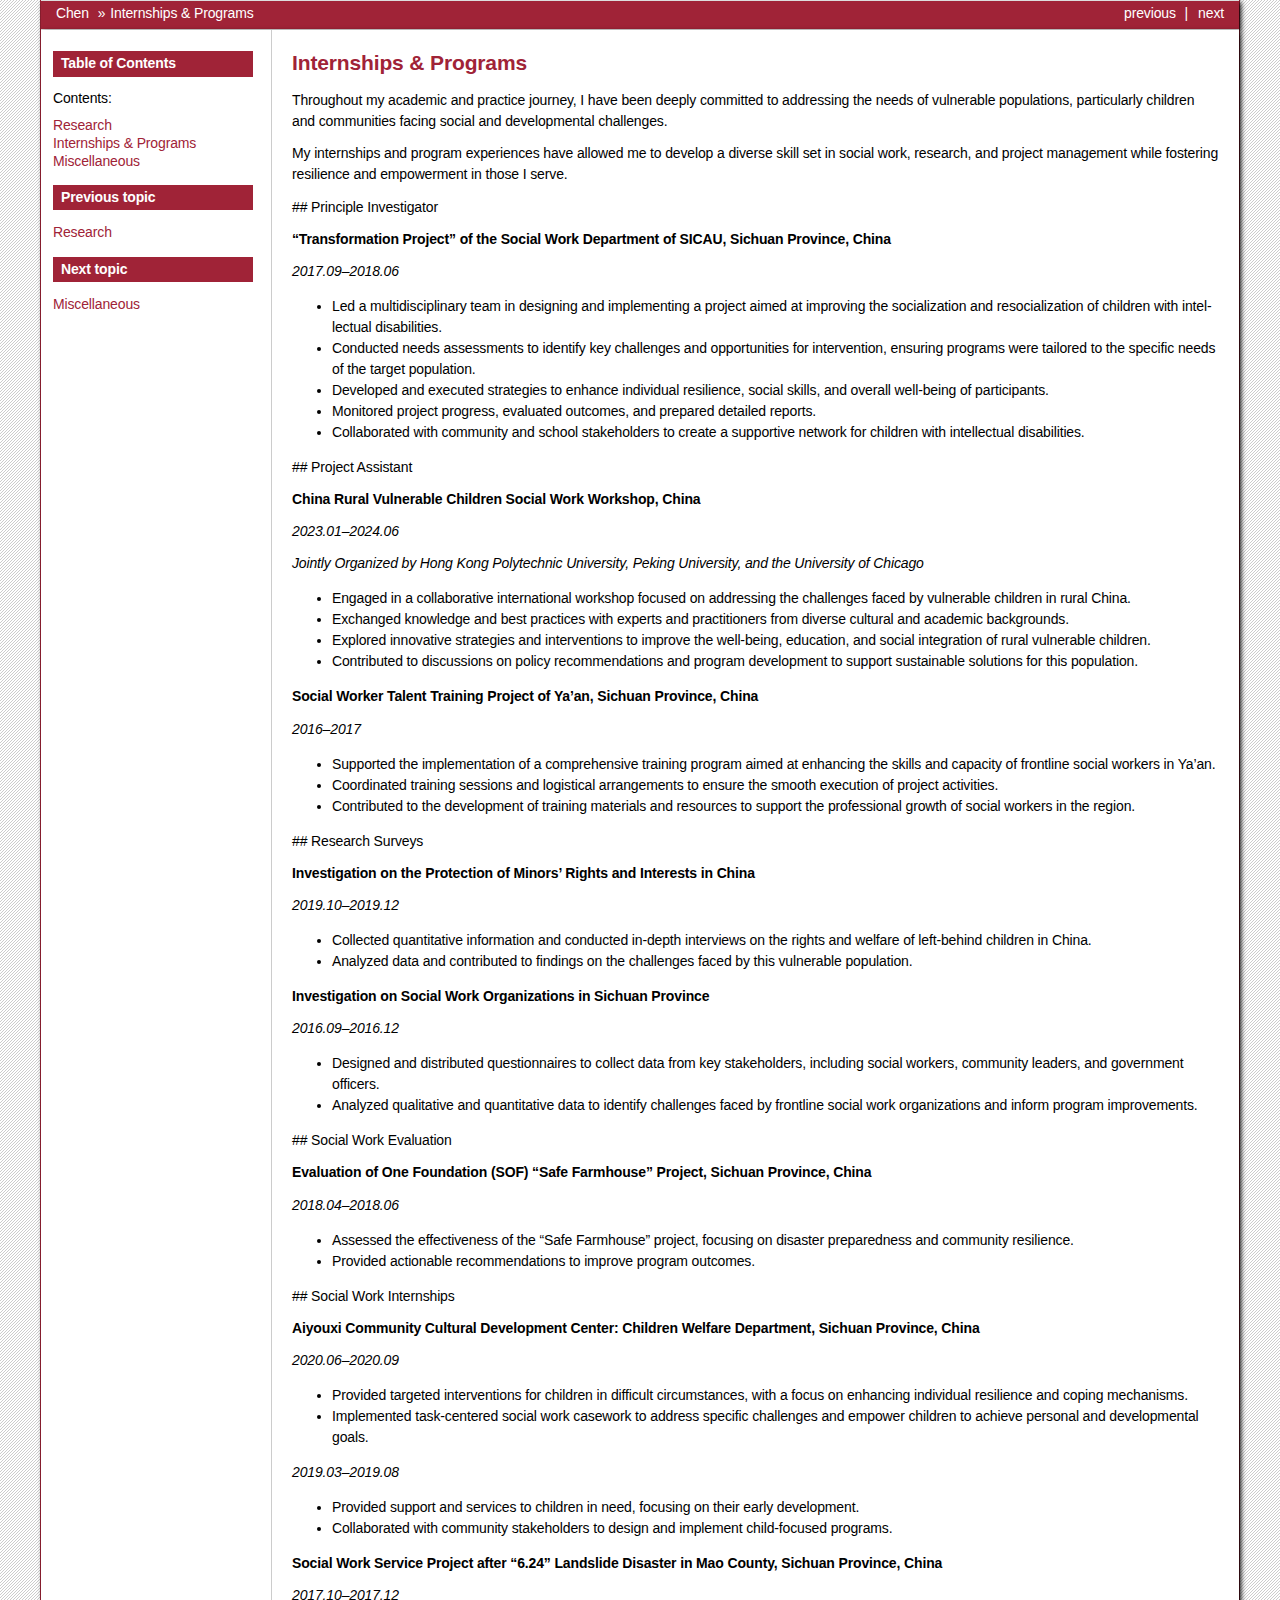
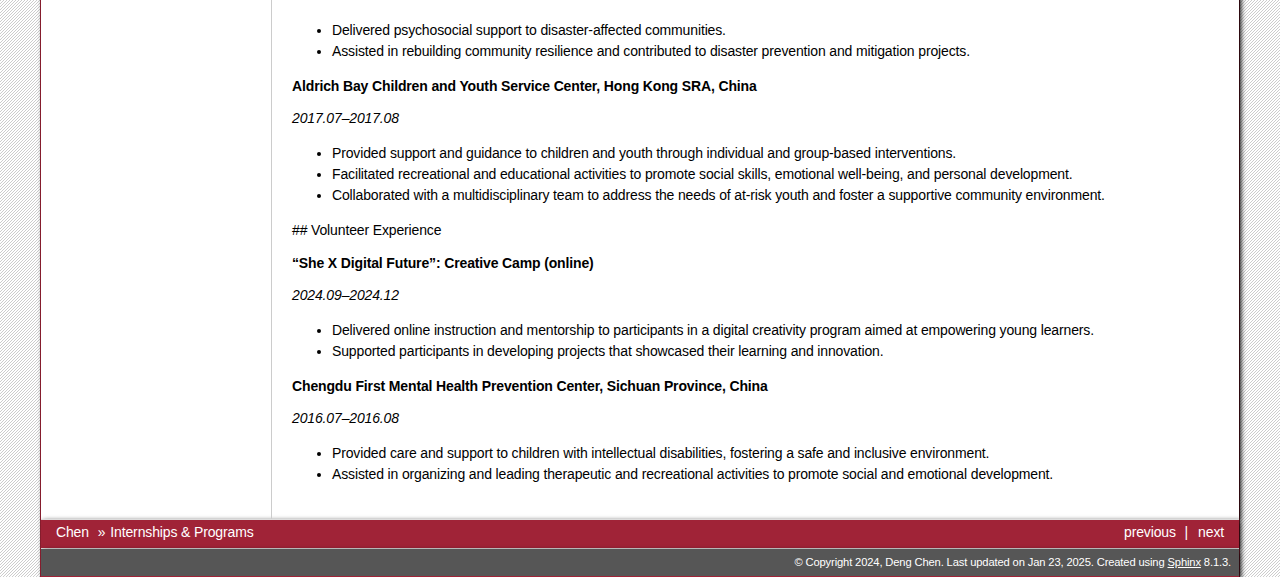
==== intern.html @ b546390d "Deploying to gh-pages from @ chen-deng-ss/chen-deng-ss.github.io@4b75b1f41d26d7c3ae0c942afe39ba23447" ====
<!DOCTYPE html>

<html lang="en" data-content_root="./">
  <head>
    <meta charset="utf-8" />
    <meta name="viewport" content="width=device-width, initial-scale=1.0" /><meta name="viewport" content="width=device-width, initial-scale=1" />

    <title>Internships &amp; Programs &#8212; Chen</title>
    <link rel="stylesheet" type="text/css" href="_static/pygments.css?v=03e43079" />
    <link rel="stylesheet" type="text/css" href="_static/bizstyle.css?v=f5b319bf" />
    
    <script src="_static/documentation_options.js?v=5929fcd5"></script>
    <script src="_static/doctools.js?v=9bcbadda"></script>
    <script src="_static/sphinx_highlight.js?v=dc90522c"></script>
    <script src="_static/bizstyle.js"></script>
    <link rel="search" title="Search" href="search.html" />
    <link rel="next" title="Miscellaneous" href="Miscellaneous.html" />
    <link rel="prev" title="Research" href="Research.html" />
    <meta name="viewport" content="width=device-width,initial-scale=1.0" />
    <!--[if lt IE 9]>
    <script src="_static/css3-mediaqueries.js"></script>
    <![endif]-->
  </head><body>
    <div class="related" role="navigation" aria-label="Related">
      <h3>Navigation</h3>
      <ul>
        <li class="right" style="margin-right: 10px">
          <a href="Miscellaneous.html" title="Miscellaneous"
             accesskey="N">next</a></li>
        <li class="right" >
          <a href="Research.html" title="Research"
             accesskey="P">previous</a> |</li>
        <li class="nav-item nav-item-0"><a href="index.html">Chen</a> &#187;</li>
        <li class="nav-item nav-item-this"><a href="">Internships &amp; Programs</a></li> 
      </ul>
    </div>  

    <div class="document">
      <div class="documentwrapper">
        <div class="bodywrapper">
          <div class="body" role="main">
            
  <section id="internships-programs">
<h1>Internships &amp; Programs<a class="headerlink" href="#internships-programs" title="Link to this heading">¶</a></h1>
<p>Throughout my academic and practice journey, I have been deeply committed to addressing the needs of vulnerable populations, particularly children and communities facing social and developmental challenges.</p>
<p>My internships and program experiences have allowed me to develop a diverse skill set in social work, research, and project management while fostering resilience and empowerment in those I serve.</p>
<p>## Principle Investigator</p>
<p><strong>“Transformation Project” of the Social Work Department of SICAU, Sichuan Province, China</strong></p>
<p><em>2017.09–2018.06</em></p>
<ul class="simple">
<li><p>Led a multidisciplinary team in designing and implementing a project aimed at improving the socialization and resocialization of children with intellectual disabilities.</p></li>
<li><p>Conducted needs assessments to identify key challenges and opportunities for intervention, ensuring programs were tailored to the specific needs of the target population.</p></li>
<li><p>Developed and executed strategies to enhance individual resilience, social skills, and overall well-being of participants.</p></li>
<li><p>Monitored project progress, evaluated outcomes, and prepared detailed reports.</p></li>
<li><p>Collaborated with community and school stakeholders to create a supportive network for children with intellectual disabilities.</p></li>
</ul>
<p>## Project Assistant</p>
<p><strong>China Rural Vulnerable Children Social Work Workshop, China</strong></p>
<p><em>2023.01–2024.06</em></p>
<p><em>Jointly Organized by Hong Kong Polytechnic University, Peking University, and the University of Chicago</em></p>
<ul class="simple">
<li><p>Engaged in a collaborative international workshop focused on addressing the challenges faced by vulnerable children in rural China.</p></li>
<li><p>Exchanged knowledge and best practices with experts and practitioners from diverse cultural and academic backgrounds.</p></li>
<li><p>Explored innovative strategies and interventions to improve the well-being, education, and social integration of rural vulnerable children.</p></li>
<li><p>Contributed to discussions on policy recommendations and program development to support sustainable solutions for this population.</p></li>
</ul>
<p><strong>Social Worker Talent Training Project of Ya’an, Sichuan Province, China</strong></p>
<p><em>2016–2017</em></p>
<ul class="simple">
<li><p>Supported the implementation of a comprehensive training program aimed at enhancing the skills and capacity of frontline social workers in Ya’an.</p></li>
<li><p>Coordinated training sessions and logistical arrangements to ensure the smooth execution of project activities.</p></li>
<li><p>Contributed to the development of training materials and resources to support the professional growth of social workers in the region.</p></li>
</ul>
<p>## Research Surveys</p>
<p><strong>Investigation on the Protection of Minors’ Rights and Interests in China</strong></p>
<p><em>2019.10–2019.12</em></p>
<ul class="simple">
<li><p>Collected quantitative information and conducted in-depth interviews on the rights and welfare of left-behind children in China.</p></li>
<li><p>Analyzed data and contributed to findings on the challenges faced by this vulnerable population.</p></li>
</ul>
<p><strong>Investigation on Social Work Organizations in Sichuan Province</strong></p>
<p><em>2016.09–2016.12</em></p>
<ul class="simple">
<li><p>Designed and distributed questionnaires to collect data from key stakeholders, including social workers, community leaders, and government officers.</p></li>
<li><p>Analyzed qualitative and quantitative data to identify challenges faced by frontline social work organizations and inform program improvements.</p></li>
</ul>
<p>## Social Work Evaluation</p>
<p><strong>Evaluation of One Foundation (SOF) “Safe Farmhouse” Project, Sichuan Province, China</strong></p>
<p><em>2018.04–2018.06</em></p>
<ul class="simple">
<li><p>Assessed the effectiveness of the “Safe Farmhouse” project, focusing on disaster preparedness and community resilience.</p></li>
<li><p>Provided actionable recommendations to improve program outcomes.</p></li>
</ul>
<p>## Social Work Internships</p>
<p><strong>Aiyouxi Community Cultural Development Center: Children Welfare Department, Sichuan Province, China</strong></p>
<p><em>2020.06–2020.09</em></p>
<ul class="simple">
<li><p>Provided targeted interventions for children in difficult circumstances, with a focus on enhancing individual resilience and coping mechanisms.</p></li>
<li><p>Implemented task-centered social work casework to address specific challenges and empower children to achieve personal and developmental goals.</p></li>
</ul>
<p><em>2019.03–2019.08</em></p>
<ul class="simple">
<li><p>Provided support and services to children in need, focusing on their early development.</p></li>
<li><p>Collaborated with community stakeholders to design and implement child-focused programs.</p></li>
</ul>
<p><strong>Social Work Service Project after “6.24” Landslide Disaster in Mao County, Sichuan Province, China</strong></p>
<p><em>2017.10–2017.12</em></p>
<ul class="simple">
<li><p>Delivered psychosocial support to disaster-affected communities.</p></li>
<li><p>Assisted in rebuilding community resilience and contributed to disaster prevention and mitigation projects.</p></li>
</ul>
<p><strong>Aldrich Bay Children and Youth Service Center, Hong Kong SRA, China</strong></p>
<p><em>2017.07–2017.08</em></p>
<ul class="simple">
<li><p>Provided support and guidance to children and youth through individual and group-based interventions.</p></li>
<li><p>Facilitated recreational and educational activities to promote social skills, emotional well-being, and personal development.</p></li>
<li><p>Collaborated with a multidisciplinary team to address the needs of at-risk youth and foster a supportive community environment.</p></li>
</ul>
<p>## Volunteer Experience</p>
<p><strong>“She X Digital Future”: Creative Camp (online)</strong></p>
<p><em>2024.09–2024.12</em></p>
<ul class="simple">
<li><p>Delivered online instruction and mentorship to participants in a digital creativity program aimed at empowering young learners.</p></li>
<li><p>Supported participants in developing projects that showcased their learning and innovation.</p></li>
</ul>
<p><strong>Chengdu First Mental Health Prevention Center, Sichuan Province, China</strong></p>
<p><em>2016.07–2016.08</em></p>
<ul class="simple">
<li><p>Provided care and support to children with intellectual disabilities, fostering a safe and inclusive environment.</p></li>
<li><p>Assisted in organizing and leading therapeutic and recreational activities to promote social and emotional development.</p></li>
</ul>
</section>


            <div class="clearer"></div>
          </div>
        </div>
      </div>
      <div class="sphinxsidebar" role="navigation" aria-label="Main">
        <div class="sphinxsidebarwrapper">
  <div>
    <h3><a href="index.html">Table of Contents</a></h3>
    <p class="caption" role="heading"><span class="caption-text">Contents:</span></p>
<ul class="current">
<li class="toctree-l1"><a class="reference internal" href="Research.html">Research</a></li>
<li class="toctree-l1 current"><a class="current reference internal" href="#">Internships &amp; Programs</a></li>
<li class="toctree-l1"><a class="reference internal" href="Miscellaneous.html">Miscellaneous</a></li>
</ul>

  </div>
  <div>
    <h4>Previous topic</h4>
    <p class="topless"><a href="Research.html"
                          title="previous chapter">Research</a></p>
  </div>
  <div>
    <h4>Next topic</h4>
    <p class="topless"><a href="Miscellaneous.html"
                          title="next chapter">Miscellaneous</a></p>
  </div>
        </div>
      </div>
      <div class="clearer"></div>
    </div>
    <div class="related" role="navigation" aria-label="Related">
      <h3>Navigation</h3>
      <ul>
        <li class="right" style="margin-right: 10px">
          <a href="Miscellaneous.html" title="Miscellaneous"
             >next</a></li>
        <li class="right" >
          <a href="Research.html" title="Research"
             >previous</a> |</li>
        <li class="nav-item nav-item-0"><a href="index.html">Chen</a> &#187;</li>
        <li class="nav-item nav-item-this"><a href="">Internships &amp; Programs</a></li> 
      </ul>
    </div>

    <div class="footer" role="contentinfo">
    &#169; Copyright 2024, Deng Chen.
      Last updated on Jan 23, 2025.
      Created using <a href="https://www.sphinx-doc.org/">Sphinx</a> 8.1.3.
    </div>



  </body>
</html>
---- _static/pygments.css ----
pre { line-height: 125%; }
td.linenos .normal { color: inherit; background-color: transparent; padding-left: 5px; padding-right: 5px; }
span.linenos { color: inherit; background-color: transparent; padding-left: 5px; padding-right: 5px; }
td.linenos .special { color: #000000; background-color: #ffffc0; padding-left: 5px; padding-right: 5px; }
span.linenos.special { color: #000000; background-color: #ffffc0; padding-left: 5px; padding-right: 5px; }
.highlight .hll { background-color: #ffffcc }
.highlight { background: #eeffcc; }
.highlight .c { color: #408090; font-style: italic } /* Comment */
.highlight .err { border: 1px solid #F00 } /* Error */
.highlight .k { color: #007020; font-weight: bold } /* Keyword */
.highlight .o { color: #666 } /* Operator */
.highlight .ch { color: #408090; font-style: italic } /* Comment.Hashbang */
.highlight .cm { color: #408090; font-style: italic } /* Comment.Multiline */
.highlight .cp { color: #007020 } /* Comment.Preproc */
.highlight .cpf { color: #408090; font-style: italic } /* Comment.PreprocFile */
.highlight .c1 { color: #408090; font-style: italic } /* Comment.Single */
.highlight .cs { color: #408090; background-color: #FFF0F0 } /* Comment.Special */
.highlight .gd { color: #A00000 } /* Generic.Deleted */
.highlight .ge { font-style: italic } /* Generic.Emph */
.highlight .ges { font-weight: bold; font-style: italic } /* Generic.EmphStrong */
.highlight .gr { color: #F00 } /* Generic.Error */
.highlight .gh { color: #000080; font-weight: bold } /* Generic.Heading */
.highlight .gi { color: #00A000 } /* Generic.Inserted */
.highlight .go { color: #333 } /* Generic.Output */
.highlight .gp { color: #C65D09; font-weight: bold } /* Generic.Prompt */
.highlight .gs { font-weight: bold } /* Generic.Strong */
.highlight .gu { color: #800080; font-weight: bold } /* Generic.Subheading */
.highlight .gt { color: #04D } /* Generic.Traceback */
.highlight .kc { color: #007020; font-weight: bold } /* Keyword.Constant */
.highlight .kd { color: #007020; font-weight: bold } /* Keyword.Declaration */
.highlight .kn { color: #007020; font-weight: bold } /* Keyword.Namespace */
.highlight .kp { color: #007020 } /* Keyword.Pseudo */
.highlight .kr { color: #007020; font-weight: bold } /* Keyword.Reserved */
.highlight .kt { color: #902000 } /* Keyword.Type */
.highlight .m { color: #208050 } /* Literal.Number */
.highlight .s { color: #4070A0 } /* Literal.String */
.highlight .na { color: #4070A0 } /* Name.Attribute */
.highlight .nb { color: #007020 } /* Name.Builtin */
.highlight .nc { color: #0E84B5; font-weight: bold } /* Name.Class */
.highlight .no { color: #60ADD5 } /* Name.Constant */
.highlight .nd { color: #555; font-weight: bold } /* Name.Decorator */
.highlight .ni { color: #D55537; font-weight: bold } /* Name.Entity */
.highlight .ne { color: #007020 } /* Name.Exception */
.highlight .nf { color: #06287E } /* Name.Function */
.highlight .nl { color: #002070; font-weight: bold } /* Name.Label */
.highlight .nn { color: #0E84B5; font-weight: bold } /* Name.Namespace */
.highlight .nt { color: #062873; font-weight: bold } /* Name.Tag */
.highlight .nv { color: #BB60D5 } /* Name.Variable */
.highlight .ow { color: #007020; font-weight: bold } /* Operator.Word */
.highlight .w { color: #BBB } /* Text.Whitespace */
.highlight .mb { color: #208050 } /* Literal.Number.Bin */
.highlight .mf { color: #208050 } /* Literal.Number.Float */
.highlight .mh { color: #208050 } /* Literal.Number.Hex */
.highlight .mi { color: #208050 } /* Literal.Number.Integer */
.highlight .mo { color: #208050 } /* Literal.Number.Oct */
.highlight .sa { color: #4070A0 } /* Literal.String.Affix */
.highlight .sb { color: #4070A0 } /* Literal.String.Backtick */
.highlight .sc { color: #4070A0 } /* Literal.String.Char */
.highlight .dl { color: #4070A0 } /* Literal.String.Delimiter */
.highlight .sd { color: #4070A0; font-style: italic } /* Literal.String.Doc */
.highlight .s2 { color: #4070A0 } /* Literal.String.Double */
.highlight .se { color: #4070A0; font-weight: bold } /* Literal.String.Escape */
.highlight .sh { color: #4070A0 } /* Literal.String.Heredoc */
.highlight .si { color: #70A0D0; font-style: italic } /* Literal.String.Interpol */
.highlight .sx { color: #C65D09 } /* Literal.String.Other */
.highlight .sr { color: #235388 } /* Literal.String.Regex */
.highlight .s1 { color: #4070A0 } /* Literal.String.Single */
.highlight .ss { color: #517918 } /* Literal.String.Symbol */
.highlight .bp { color: #007020 } /* Name.Builtin.Pseudo */
.highlight .fm { color: #06287E } /* Name.Function.Magic */
.highlight .vc { color: #BB60D5 } /* Name.Variable.Class */
.highlight .vg { color: #BB60D5 } /* Name.Variable.Global */
.highlight .vi { color: #BB60D5 } /* Name.Variable.Instance */
.highlight .vm { color: #BB60D5 } /* Name.Variable.Magic */
.highlight .il { color: #208050 } /* Literal.Number.Integer.Long */
---- _static/bizstyle.css ----
/*
 * Sphinx stylesheet -- business style theme.
 */

@import url("basic.css");

/* -- page layout ----------------------------------------------------------- */

body {
    font-family: 'Lucida Grande', 'Lucida Sans Unicode', 'Geneva',
                 'Verdana', sans-serif;
    font-size: 14px;
    letter-spacing: -0.01em;
    line-height: 150%;
    text-align: center;
    background-color: white;
    background-image: url(background_b01.png);
    color: black;
    padding: 0;
    border-right: 1px solid #A02337;
    border-left: 1px solid #A02337;

    margin: 0px 40px 0px 40px;
}

div.document {
    background-color: white;
    text-align: left;
    background-repeat: repeat-x;

    -moz-box-shadow: 2px 2px 5px #000;
    -webkit-box-shadow: 2px 2px 5px #000;
}

div.documentwrapper {
    float: left;
    width: 100%;
}

div.bodywrapper {
    margin: 0 0 0 240px;
    border-left: 1px solid #ccc;
}

div.body {
    margin: 0;
    padding: 0.5em 20px 20px 20px;
}
div.bodywrapper {
    margin: 0 0 0 calc(200px + 30px);
}

div.related {
    font-size: 1em;

    -moz-box-shadow: 2px 2px 5px #000;
    -webkit-box-shadow: 2px 2px 5px #000;
}

div.related ul {
    background-color: #A02337;
    height: 100%;
    overflow: hidden;
    border-top: 1px solid #ddd;
    border-bottom: 1px solid #ddd;
}

div.related ul li {
    color: white;
    margin: 0;
    padding: 0;
    height: 2em;
    float: left;
}

div.related ul li.right {
    float: right;
    margin-right: 5px;
}

div.related ul li a {
    margin: 0;
    padding: 0 5px 0 5px;
    line-height: 1.75em;
    color: #fff;
}

div.related ul li a:hover {
    color: #fff;
    text-decoration: underline;
}

div.sphinxsidebarwrapper {
    padding: 0;
}

div.sphinxsidebar {
    padding: 0.5em 12px 12px 12px;
    width: 200px;
    font-size: 1em;
    text-align: left;
}

div.sphinxsidebar h3, div.sphinxsidebar h4 {
    margin: 1em 0 0.5em 0;
    font-size: 1em;
    padding: 0.1em 0 0.1em 0.5em;
    color: white;
    border: 1px solid #A02337;
    background-color: #A02337;
}

div.sphinxsidebar h3 a {
    color: white;
}

div.sphinxsidebar ul {
    padding-left: 1.5em;
    margin-top: 7px;
    padding: 0;
    line-height: 130%;
}

div.sphinxsidebar ul ul {
    margin-left: 20px;
}

div.sphinxsidebar input {
    border: 1px solid #A02337;
}

div.footer {
    background-color: #565656;
    color: #FFFFFF;
    padding: 3px 8px 3px 0;
    clear: both;
    font-size: 0.8em;
    text-align: right;
    border-bottom: 1px solid #A02337;

    -moz-box-shadow: 2px 2px 5px #000;
    -webkit-box-shadow: 2px 2px 5px #000;
}

div.footer a {
    color: #FFFFFF;
    text-decoration: underline;
}

/* -- body styles ----------------------------------------------------------- */

p {
    margin: 0.8em 0 0.5em 0;
}

a {
    color: #A02337;
    text-decoration: none;
}

a:hover {
    color: #A02337;
    text-decoration: underline;
}

a:visited {
    color: #551a8b;
}

div.body a {
    text-decoration: underline;
}

h1, h2, h3 {
    color: #A02337;
}

h1 {
    margin: 0;
    padding: 0.7em 0 0.3em 0;
    font-size: 1.5em;
}

h2 {
    margin: 1.3em 0 0.2em 0;
    font-size: 1.35em;
    padding-bottom: .5em;
    border-bottom: 1px solid #A02337;
}

h3 {
    margin: 1em 0 -0.3em 0;
    font-size: 1.2em;
    padding-bottom: .3em;
    border-bottom: 1px solid #CCCCCC;
}

div.body h1 a, div.body h2 a, div.body h3 a,
div.body h4 a, div.body h5 a, div.body h6 a {
    color: black!important;
}

h1 a.anchor, h2 a.anchor, h3 a.anchor,
h4 a.anchor, h5 a.anchor, h6 a.anchor {
    display: none;
    margin: 0 0 0 0.3em;
    padding: 0 0.2em 0 0.2em;
    color: #aaa!important;
}

h1:hover a.anchor, h2:hover a.anchor, h3:hover a.anchor, h4:hover a.anchor,
h5:hover a.anchor, h6:hover a.anchor {
    display: inline;
}

h1 a.anchor:hover, h2 a.anchor:hover, h3 a.anchor:hover, h4 a.anchor:hover,
h5 a.anchor:hover, h6 a.anchor:hover {
    color: #777;
    background-color: #eee;
}

a.headerlink {
    color: #c60f0f!important;
    font-size: 1em;
    margin-left: 6px;
    padding: 0 4px 0 4px;
    text-decoration: none!important;
}

a.headerlink:hover {
    background-color: #ccc;
    color: white!important;
}

cite, code, tt {
    font-family: 'Consolas', 'Deja Vu Sans Mono',
                 'Bitstream Vera Sans Mono', monospace;
    font-size: 0.95em;
    letter-spacing: 0.01em;
}

code {
    background-color: #F2F2F2;
    border-bottom: 1px solid #ddd;
    color: #333;
}

code.descname, code.descclassname, code.xref {
    border: 0;
}

hr {
    border: 1px solid #abc;
    margin: 2em;
}

a code {
    border: 0;
    color: #CA7900;
}

a code:hover {
    color: #2491CF;
}

pre {
    background-color: transparent !important;
    font-family: 'Consolas', 'Deja Vu Sans Mono',
                 'Bitstream Vera Sans Mono', monospace;
    font-size: 0.95em;
    letter-spacing: 0.015em;
    line-height: 120%;
    padding: 0.5em;
    border-right: 5px solid #ccc;
    border-left: 5px solid #ccc;
}

pre a {
    color: inherit;
    text-decoration: underline;
}

td.linenos pre {
    padding: 0.5em 0;
}

div.quotebar {
    background-color: #f8f8f8;
    max-width: 250px;
    float: right;
    padding: 2px 7px;
    border: 1px solid #ccc;
}

nav.contents,
aside.topic,
div.topic {
    background-color: #f8f8f8;
}

table {
    border-collapse: collapse;
    margin: 0 -0.5em 0 -0.5em;
}

table td, table th {
    padding: 0.2em 0.5em 0.2em 0.5em;
}

div.admonition {
    font-size: 0.9em;
    margin: 1em 0 1em 0;
    border: 3px solid #cccccc;
    background-color: #f7f7f7;
    padding: 0;
}

div.admonition p {
    margin: 0.5em 1em 0.5em 1em;
    padding: 0;
}

div.admonition li p {
    margin-left: 0;
}

div.admonition pre, div.warning pre {
    margin: 0;
}

div.highlight {
    margin: 0.4em 1em;
}

div.admonition p.admonition-title {
    margin: 0;
    padding: 0.1em 0 0.1em 0.5em;
    color: white;
    border-bottom: 3px solid #cccccc;
    font-weight: bold;
    background-color: #165e83;
}

div.danger    { border: 3px solid #f0908d; background-color: #f0cfa0; }
div.error     { border: 3px solid #f0908d; background-color: #ede4cd; }
div.warning   { border: 3px solid #f8b862; background-color: #f0cfa0; }
div.caution   { border: 3px solid #f8b862; background-color: #ede4cd; }
div.attention { border: 3px solid #f8b862; background-color: #f3f3f3; }
div.important { border: 3px solid #f0cfa0; background-color: #ede4cd; }
div.note      { border: 3px solid #f0cfa0; background-color: #f3f3f3; }
div.hint      { border: 3px solid #bed2c3; background-color: #f3f3f3; }
div.tip       { border: 3px solid #bed2c3; background-color: #f3f3f3; }

div.danger p.admonition-title, div.error p.admonition-title {
    background-color: #b7282e;
    border-bottom: 3px solid #f0908d;
}

div.caution p.admonition-title,
div.warning p.admonition-title,
div.attention p.admonition-title {
    background-color: #f19072;
    border-bottom: 3px solid #f8b862;
}

div.note p.admonition-title, div.important p.admonition-title {
    background-color: #f8b862;
    border-bottom: 3px solid #f0cfa0;
}

div.hint p.admonition-title, div.tip p.admonition-title {
    background-color: #7ebea5;
    border-bottom: 3px solid #bed2c3;
}

div.admonition ul, div.admonition ol,
div.warning ul, div.warning ol {
    margin: 0.1em 0.5em 0.5em 3em;
    padding: 0;
}

div.versioninfo {
    margin: 1em 0 0 0;
    border: 1px solid #ccc;
    background-color: #DDEAF0;
    padding: 8px;
    line-height: 1.3em;
    font-size: 0.9em;
}

.viewcode-back {
    font-family: 'Lucida Grande', 'Lucida Sans Unicode', 'Geneva',
                 'Verdana', sans-serif;
}

div.viewcode-block:target {
    background-color: #f4debf;
    border-top: 1px solid #ac9;
    border-bottom: 1px solid #ac9;
}

p.versionchanged span.versionmodified {
    font-size: 0.9em;
    margin-right: 0.2em;
    padding: 0.1em;
    background-color: #DCE6A0;
}

dl.field-list > dt {
    color: white;
    background-color: #82A0BE;
}

dl.field-list > dd {
    background-color: #f7f7f7;
}

/* -- table styles ---------------------------------------------------------- */

table.docutils {
    margin: 1em 0;
    padding: 0;
    border: 1px solid white;
    background-color: #f7f7f7;
}

table.docutils td, table.docutils th {
    padding: 1px 8px 1px 5px;
    border-top: 0;
    border-left: 0;
    border-right: 1px solid white;
    border-bottom: 1px solid white;
}

table.docutils td p {
    margin-top: 0;
    margin-bottom: 0.3em;
}

table.field-list td, table.field-list th {
    border: 0 !important;
    word-break: break-word;
}

table.footnote td, table.footnote th {
    border: 0 !important;
}

th {
    color: white;
    text-align: left;
    padding-right: 5px;
    background-color: #82A0BE;
}

div.literal-block-wrapper div.code-block-caption {
    background-color: #EEE;
    border-style: solid;
    border-color: #CCC;
    border-width: 1px 5px;
}

/* WIDE DESKTOP STYLE */
@media only screen and (min-width: 1176px) {
body {
    margin: 0 40px 0 40px;
}
}

/* TABLET STYLE */
@media only screen and (min-width: 768px) and (max-width: 991px) {
body {
    margin: 0 40px 0 40px;
}
}

/* MOBILE LAYOUT (PORTRAIT/320px) */
@media only screen and (max-width: 767px) {
body {
    margin: 0;
}
div.bodywrapper {
    margin: 0;
    width: 100%;
    border: none;
}
div.sphinxsidebar {
    display: none;
}
}

/* MOBILE LAYOUT (LANDSCAPE/480px) */
@media only screen and (min-width: 480px) and (max-width: 767px) {
body {
    margin: 0 20px 0 20px;
}
}

/* RETINA OVERRIDES */
@media
only screen and (-webkit-min-device-pixel-ratio: 2),
only screen and (min-device-pixel-ratio: 2) {
}

/* -- end ------------------------------------------------------------------- */
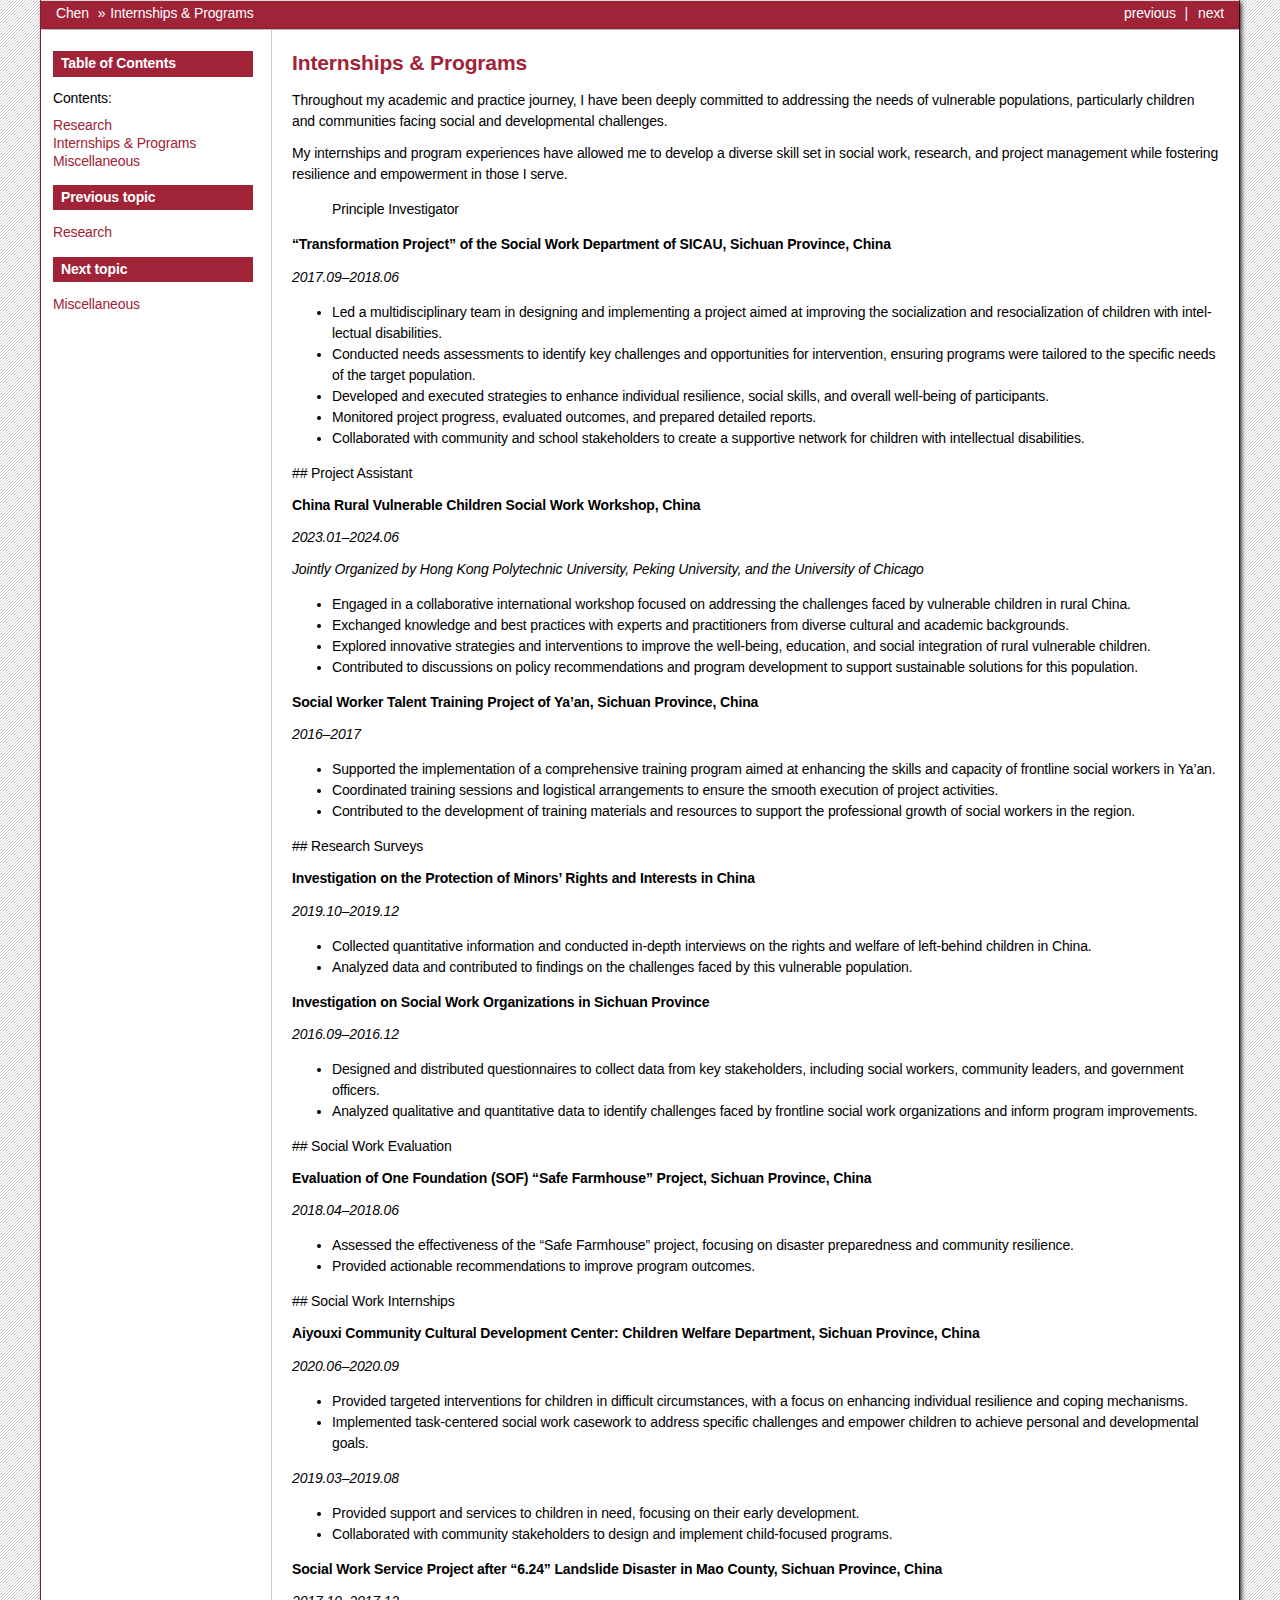
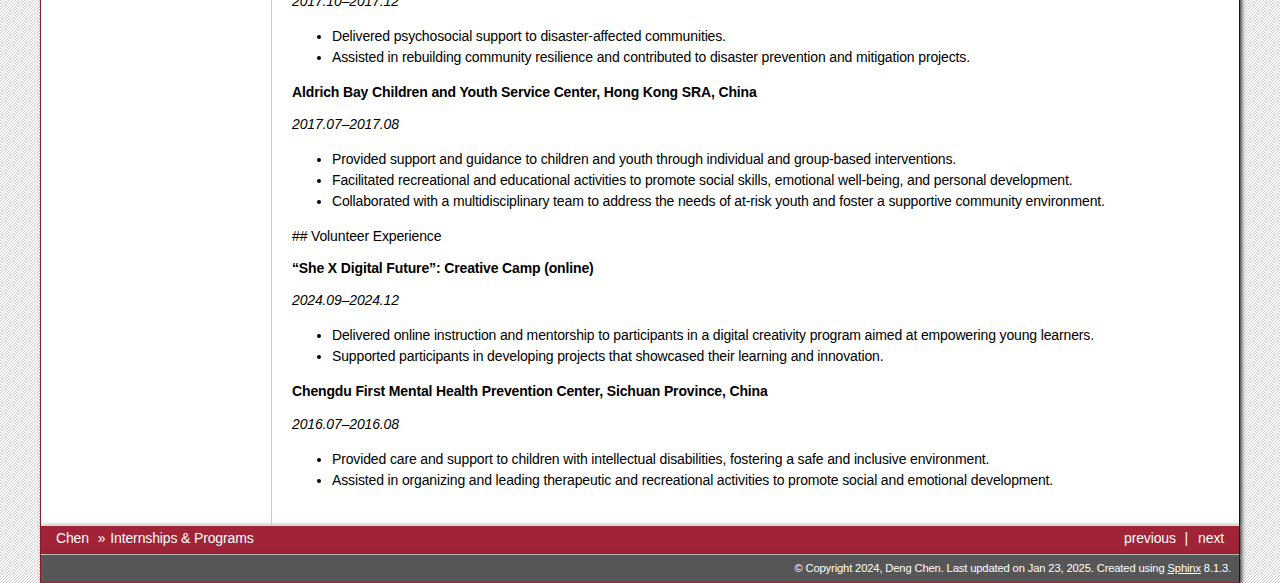
==== commit bc4ddcd2: "Deploying to gh-pages from @ chen-deng-ss/chen-deng-ss.github.io@eb4ac297bbd11eb678bc11eccf82878c719" ====
--- a/intern.html
+++ b/intern.html
@@ -45,7 +45,9 @@
 <h1>Internships &amp; Programs<a class="headerlink" href="#internships-programs" title="Link to this heading">¶</a></h1>
 <p>Throughout my academic and practice journey, I have been deeply committed to addressing the needs of vulnerable populations, particularly children and communities facing social and developmental challenges.</p>
 <p>My internships and program experiences have allowed me to develop a diverse skill set in social work, research, and project management while fostering resilience and empowerment in those I serve.</p>
-<p>## Principle Investigator</p>
+<blockquote>
+<div><p>Principle Investigator</p>
+</div></blockquote>
 <p><strong>“Transformation Project” of the Social Work Department of SICAU, Sichuan Province, China</strong></p>
 <p><em>2017.09–2018.06</em></p>
 <ul class="simple">
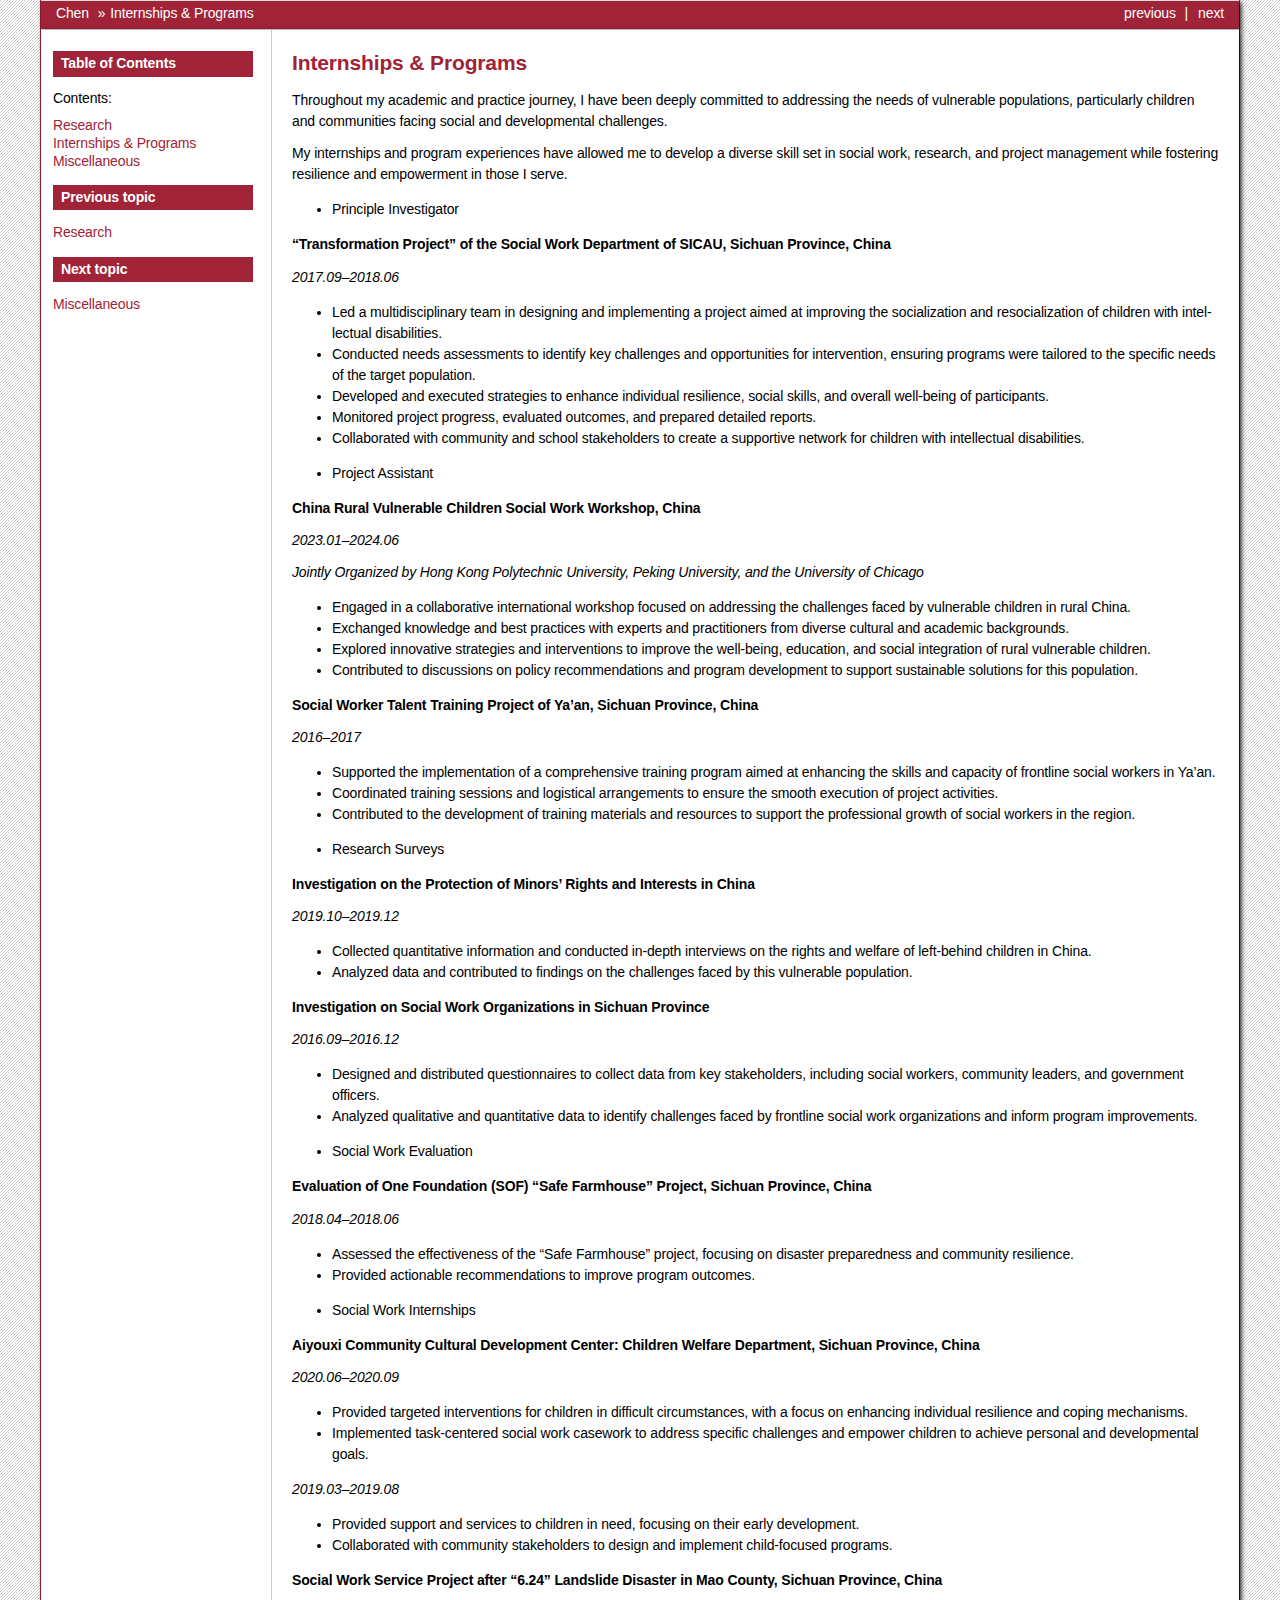
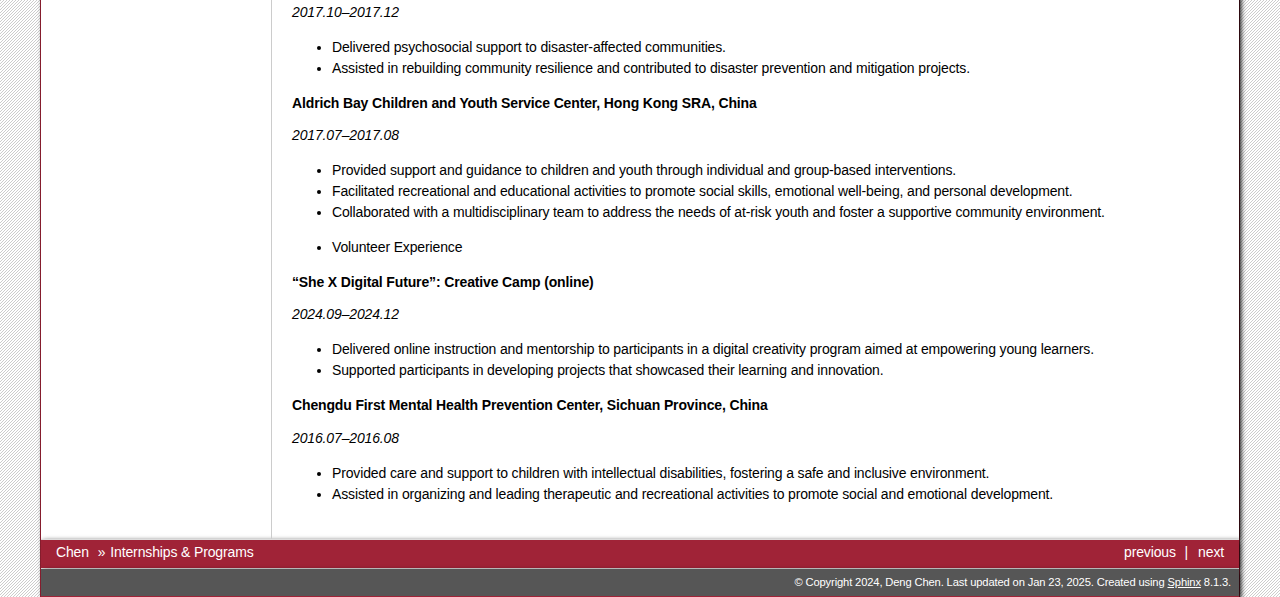
==== commit 624429b0: "Deploying to gh-pages from @ chen-deng-ss/chen-deng-ss.github.io@892033e38355200f7d8a92ba695f9ae4cda" ====
--- a/intern.html
+++ b/intern.html
@@ -45,9 +45,9 @@
 <h1>Internships &amp; Programs<a class="headerlink" href="#internships-programs" title="Link to this heading">¶</a></h1>
 <p>Throughout my academic and practice journey, I have been deeply committed to addressing the needs of vulnerable populations, particularly children and communities facing social and developmental challenges.</p>
 <p>My internships and program experiences have allowed me to develop a diverse skill set in social work, research, and project management while fostering resilience and empowerment in those I serve.</p>
-<blockquote>
-<div><p>Principle Investigator</p>
-</div></blockquote>
+<ul class="simple">
+<li><p>Principle Investigator</p></li>
+</ul>
 <p><strong>“Transformation Project” of the Social Work Department of SICAU, Sichuan Province, China</strong></p>
 <p><em>2017.09–2018.06</em></p>
 <ul class="simple">
@@ -57,7 +57,9 @@
 <li><p>Monitored project progress, evaluated outcomes, and prepared detailed reports.</p></li>
 <li><p>Collaborated with community and school stakeholders to create a supportive network for children with intellectual disabilities.</p></li>
 </ul>
-<p>## Project Assistant</p>
+<ul class="simple">
+<li><p>Project Assistant</p></li>
+</ul>
 <p><strong>China Rural Vulnerable Children Social Work Workshop, China</strong></p>
 <p><em>2023.01–2024.06</em></p>
 <p><em>Jointly Organized by Hong Kong Polytechnic University, Peking University, and the University of Chicago</em></p>
@@ -74,7 +76,9 @@
 <li><p>Coordinated training sessions and logistical arrangements to ensure the smooth execution of project activities.</p></li>
 <li><p>Contributed to the development of training materials and resources to support the professional growth of social workers in the region.</p></li>
 </ul>
-<p>## Research Surveys</p>
+<ul class="simple">
+<li><p>Research Surveys</p></li>
+</ul>
 <p><strong>Investigation on the Protection of Minors’ Rights and Interests in China</strong></p>
 <p><em>2019.10–2019.12</em></p>
 <ul class="simple">
@@ -87,14 +91,18 @@
 <li><p>Designed and distributed questionnaires to collect data from key stakeholders, including social workers, community leaders, and government officers.</p></li>
 <li><p>Analyzed qualitative and quantitative data to identify challenges faced by frontline social work organizations and inform program improvements.</p></li>
 </ul>
-<p>## Social Work Evaluation</p>
+<ul class="simple">
+<li><p>Social Work Evaluation</p></li>
+</ul>
 <p><strong>Evaluation of One Foundation (SOF) “Safe Farmhouse” Project, Sichuan Province, China</strong></p>
 <p><em>2018.04–2018.06</em></p>
 <ul class="simple">
 <li><p>Assessed the effectiveness of the “Safe Farmhouse” project, focusing on disaster preparedness and community resilience.</p></li>
 <li><p>Provided actionable recommendations to improve program outcomes.</p></li>
 </ul>
-<p>## Social Work Internships</p>
+<ul class="simple">
+<li><p>Social Work Internships</p></li>
+</ul>
 <p><strong>Aiyouxi Community Cultural Development Center: Children Welfare Department, Sichuan Province, China</strong></p>
 <p><em>2020.06–2020.09</em></p>
 <ul class="simple">
@@ -119,7 +127,9 @@
 <li><p>Facilitated recreational and educational activities to promote social skills, emotional well-being, and personal development.</p></li>
 <li><p>Collaborated with a multidisciplinary team to address the needs of at-risk youth and foster a supportive community environment.</p></li>
 </ul>
-<p>## Volunteer Experience</p>
+<ul class="simple">
+<li><p>Volunteer Experience</p></li>
+</ul>
 <p><strong>“She X Digital Future”: Creative Camp (online)</strong></p>
 <p><em>2024.09–2024.12</em></p>
 <ul class="simple">
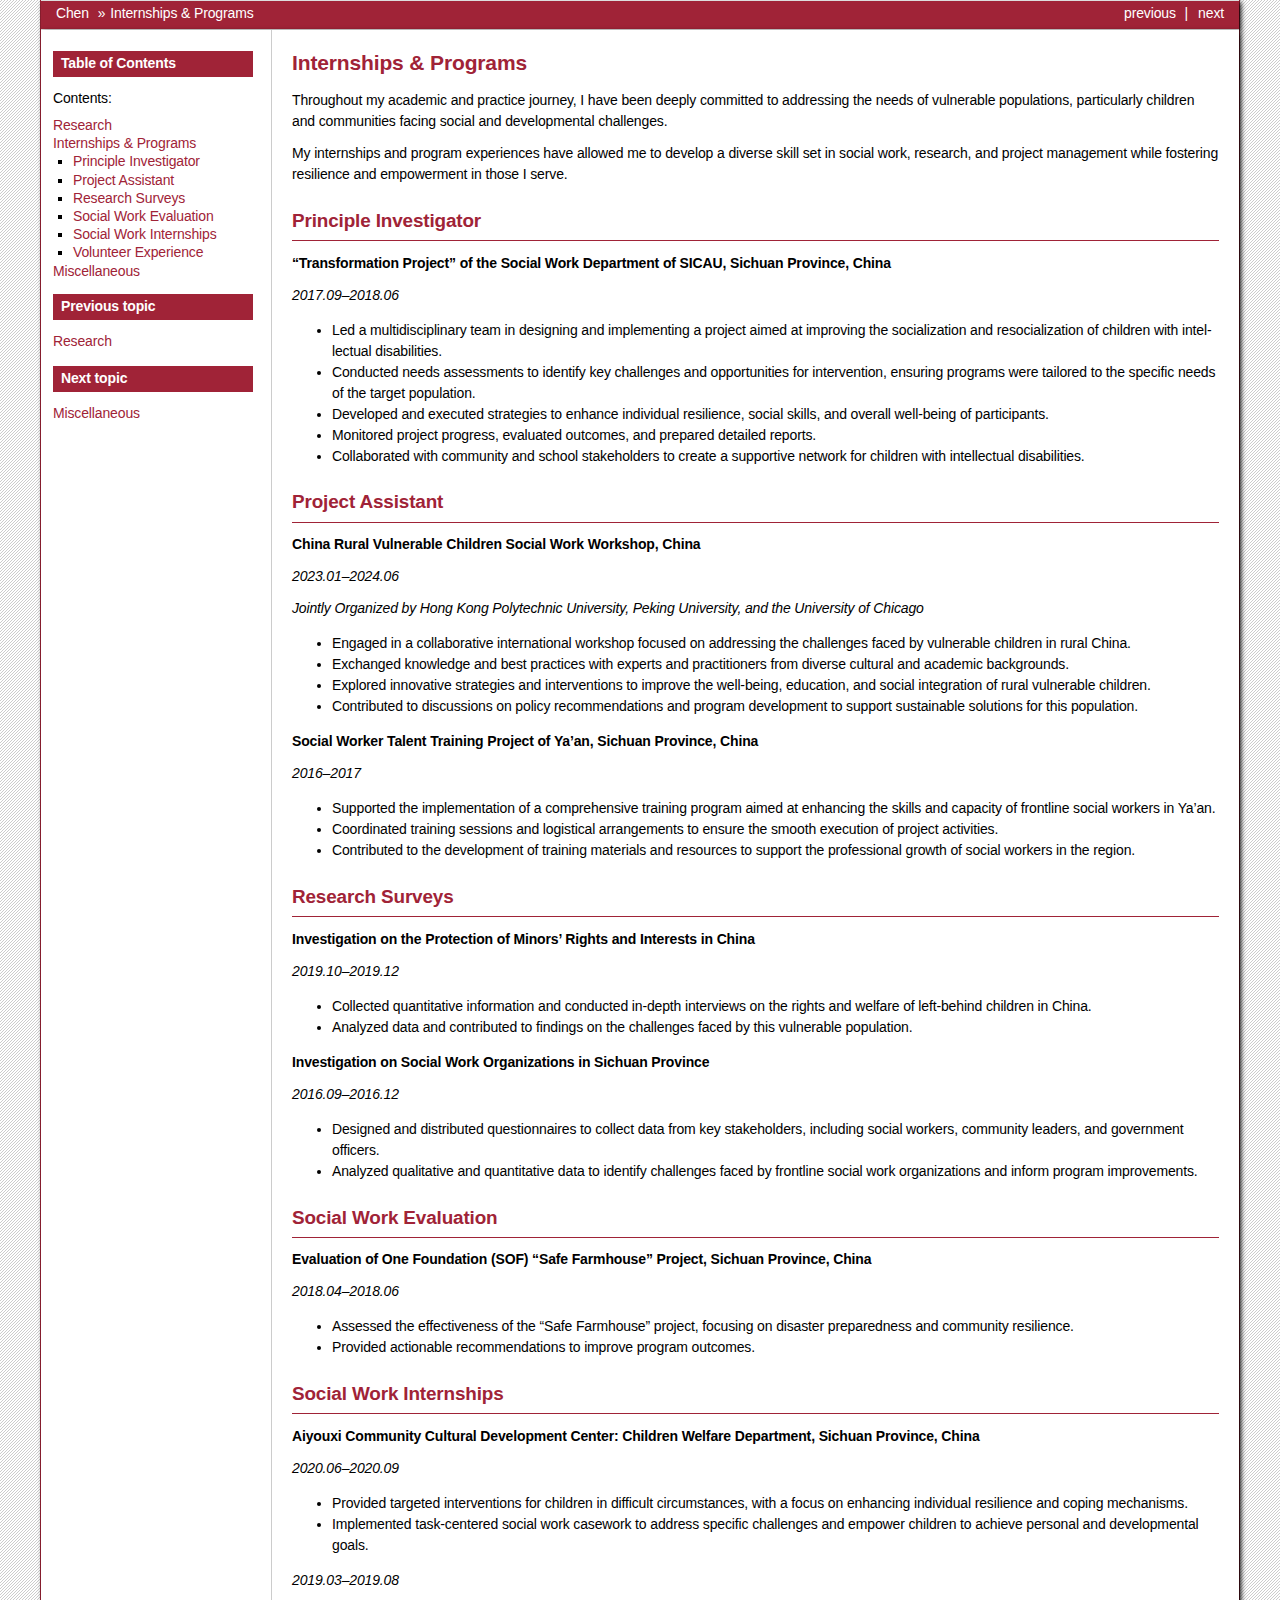
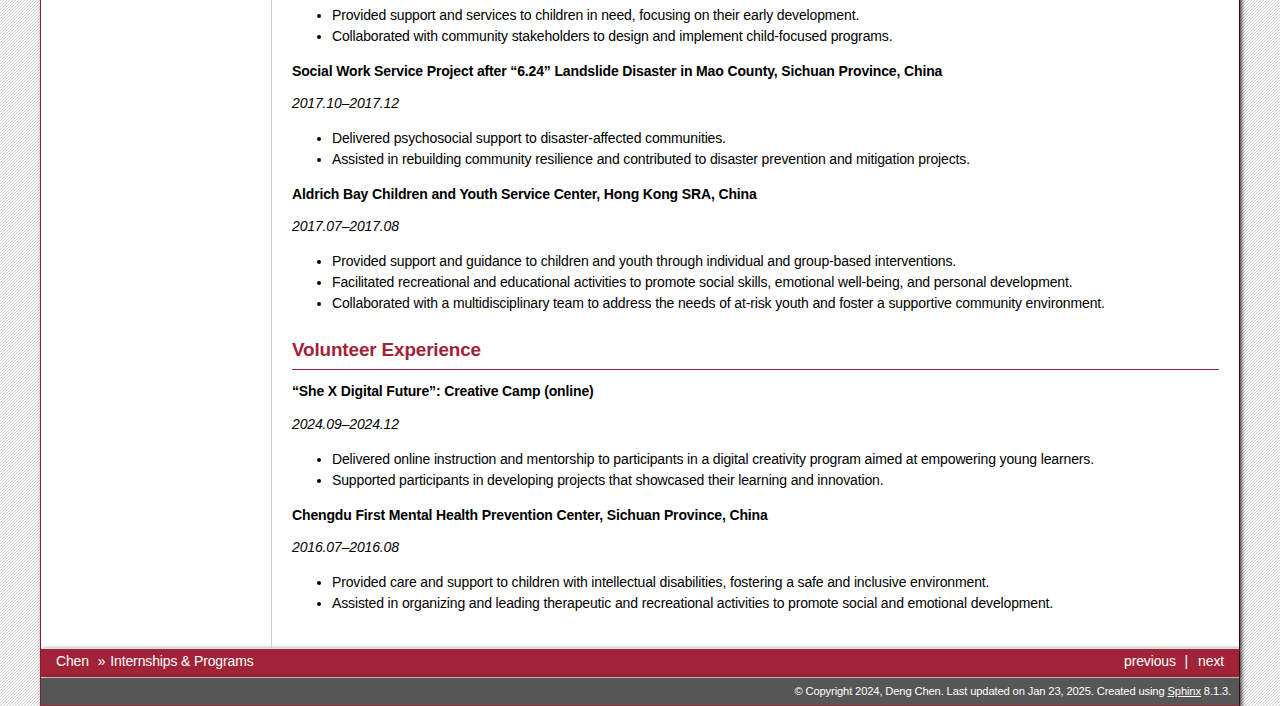
==== commit 33a390fa: "Deploying to gh-pages from @ chen-deng-ss/chen-deng-ss.github.io@c4fd562f4470194360a8b0ad2424807e9da" ====
--- a/intern.html
+++ b/intern.html
@@ -45,9 +45,8 @@
 <h1>Internships &amp; Programs<a class="headerlink" href="#internships-programs" title="Link to this heading">¶</a></h1>
 <p>Throughout my academic and practice journey, I have been deeply committed to addressing the needs of vulnerable populations, particularly children and communities facing social and developmental challenges.</p>
 <p>My internships and program experiences have allowed me to develop a diverse skill set in social work, research, and project management while fostering resilience and empowerment in those I serve.</p>
-<ul class="simple">
-<li><p>Principle Investigator</p></li>
-</ul>
+<section id="principle-investigator">
+<h2>Principle Investigator<a class="headerlink" href="#principle-investigator" title="Link to this heading">¶</a></h2>
 <p><strong>“Transformation Project” of the Social Work Department of SICAU, Sichuan Province, China</strong></p>
 <p><em>2017.09–2018.06</em></p>
 <ul class="simple">
@@ -57,9 +56,9 @@
 <li><p>Monitored project progress, evaluated outcomes, and prepared detailed reports.</p></li>
 <li><p>Collaborated with community and school stakeholders to create a supportive network for children with intellectual disabilities.</p></li>
 </ul>
-<ul class="simple">
-<li><p>Project Assistant</p></li>
-</ul>
+</section>
+<section id="project-assistant">
+<h2>Project Assistant<a class="headerlink" href="#project-assistant" title="Link to this heading">¶</a></h2>
 <p><strong>China Rural Vulnerable Children Social Work Workshop, China</strong></p>
 <p><em>2023.01–2024.06</em></p>
 <p><em>Jointly Organized by Hong Kong Polytechnic University, Peking University, and the University of Chicago</em></p>
@@ -76,9 +75,9 @@
 <li><p>Coordinated training sessions and logistical arrangements to ensure the smooth execution of project activities.</p></li>
 <li><p>Contributed to the development of training materials and resources to support the professional growth of social workers in the region.</p></li>
 </ul>
-<ul class="simple">
-<li><p>Research Surveys</p></li>
-</ul>
+</section>
+<section id="research-surveys">
+<h2>Research Surveys<a class="headerlink" href="#research-surveys" title="Link to this heading">¶</a></h2>
 <p><strong>Investigation on the Protection of Minors’ Rights and Interests in China</strong></p>
 <p><em>2019.10–2019.12</em></p>
 <ul class="simple">
@@ -91,18 +90,18 @@
 <li><p>Designed and distributed questionnaires to collect data from key stakeholders, including social workers, community leaders, and government officers.</p></li>
 <li><p>Analyzed qualitative and quantitative data to identify challenges faced by frontline social work organizations and inform program improvements.</p></li>
 </ul>
-<ul class="simple">
-<li><p>Social Work Evaluation</p></li>
-</ul>
+</section>
+<section id="social-work-evaluation">
+<h2>Social Work Evaluation<a class="headerlink" href="#social-work-evaluation" title="Link to this heading">¶</a></h2>
 <p><strong>Evaluation of One Foundation (SOF) “Safe Farmhouse” Project, Sichuan Province, China</strong></p>
 <p><em>2018.04–2018.06</em></p>
 <ul class="simple">
 <li><p>Assessed the effectiveness of the “Safe Farmhouse” project, focusing on disaster preparedness and community resilience.</p></li>
 <li><p>Provided actionable recommendations to improve program outcomes.</p></li>
 </ul>
-<ul class="simple">
-<li><p>Social Work Internships</p></li>
-</ul>
+</section>
+<section id="social-work-internships">
+<h2>Social Work Internships<a class="headerlink" href="#social-work-internships" title="Link to this heading">¶</a></h2>
 <p><strong>Aiyouxi Community Cultural Development Center: Children Welfare Department, Sichuan Province, China</strong></p>
 <p><em>2020.06–2020.09</em></p>
 <ul class="simple">
@@ -127,9 +126,9 @@
 <li><p>Facilitated recreational and educational activities to promote social skills, emotional well-being, and personal development.</p></li>
 <li><p>Collaborated with a multidisciplinary team to address the needs of at-risk youth and foster a supportive community environment.</p></li>
 </ul>
-<ul class="simple">
-<li><p>Volunteer Experience</p></li>
-</ul>
+</section>
+<section id="volunteer-experience">
+<h2>Volunteer Experience<a class="headerlink" href="#volunteer-experience" title="Link to this heading">¶</a></h2>
 <p><strong>“She X Digital Future”: Creative Camp (online)</strong></p>
 <p><em>2024.09–2024.12</em></p>
 <ul class="simple">
@@ -142,6 +141,7 @@
 <li><p>Provided care and support to children with intellectual disabilities, fostering a safe and inclusive environment.</p></li>
 <li><p>Assisted in organizing and leading therapeutic and recreational activities to promote social and emotional development.</p></li>
 </ul>
+</section>
 </section>
 
 
@@ -156,7 +156,15 @@
     <p class="caption" role="heading"><span class="caption-text">Contents:</span></p>
 <ul class="current">
 <li class="toctree-l1"><a class="reference internal" href="Research.html">Research</a></li>
-<li class="toctree-l1 current"><a class="current reference internal" href="#">Internships &amp; Programs</a></li>
+<li class="toctree-l1 current"><a class="current reference internal" href="#">Internships &amp; Programs</a><ul>
+<li class="toctree-l2"><a class="reference internal" href="#principle-investigator">Principle Investigator</a></li>
+<li class="toctree-l2"><a class="reference internal" href="#project-assistant">Project Assistant</a></li>
+<li class="toctree-l2"><a class="reference internal" href="#research-surveys">Research Surveys</a></li>
+<li class="toctree-l2"><a class="reference internal" href="#social-work-evaluation">Social Work Evaluation</a></li>
+<li class="toctree-l2"><a class="reference internal" href="#social-work-internships">Social Work Internships</a></li>
+<li class="toctree-l2"><a class="reference internal" href="#volunteer-experience">Volunteer Experience</a></li>
+</ul>
+</li>
 <li class="toctree-l1"><a class="reference internal" href="Miscellaneous.html">Miscellaneous</a></li>
 </ul>
 
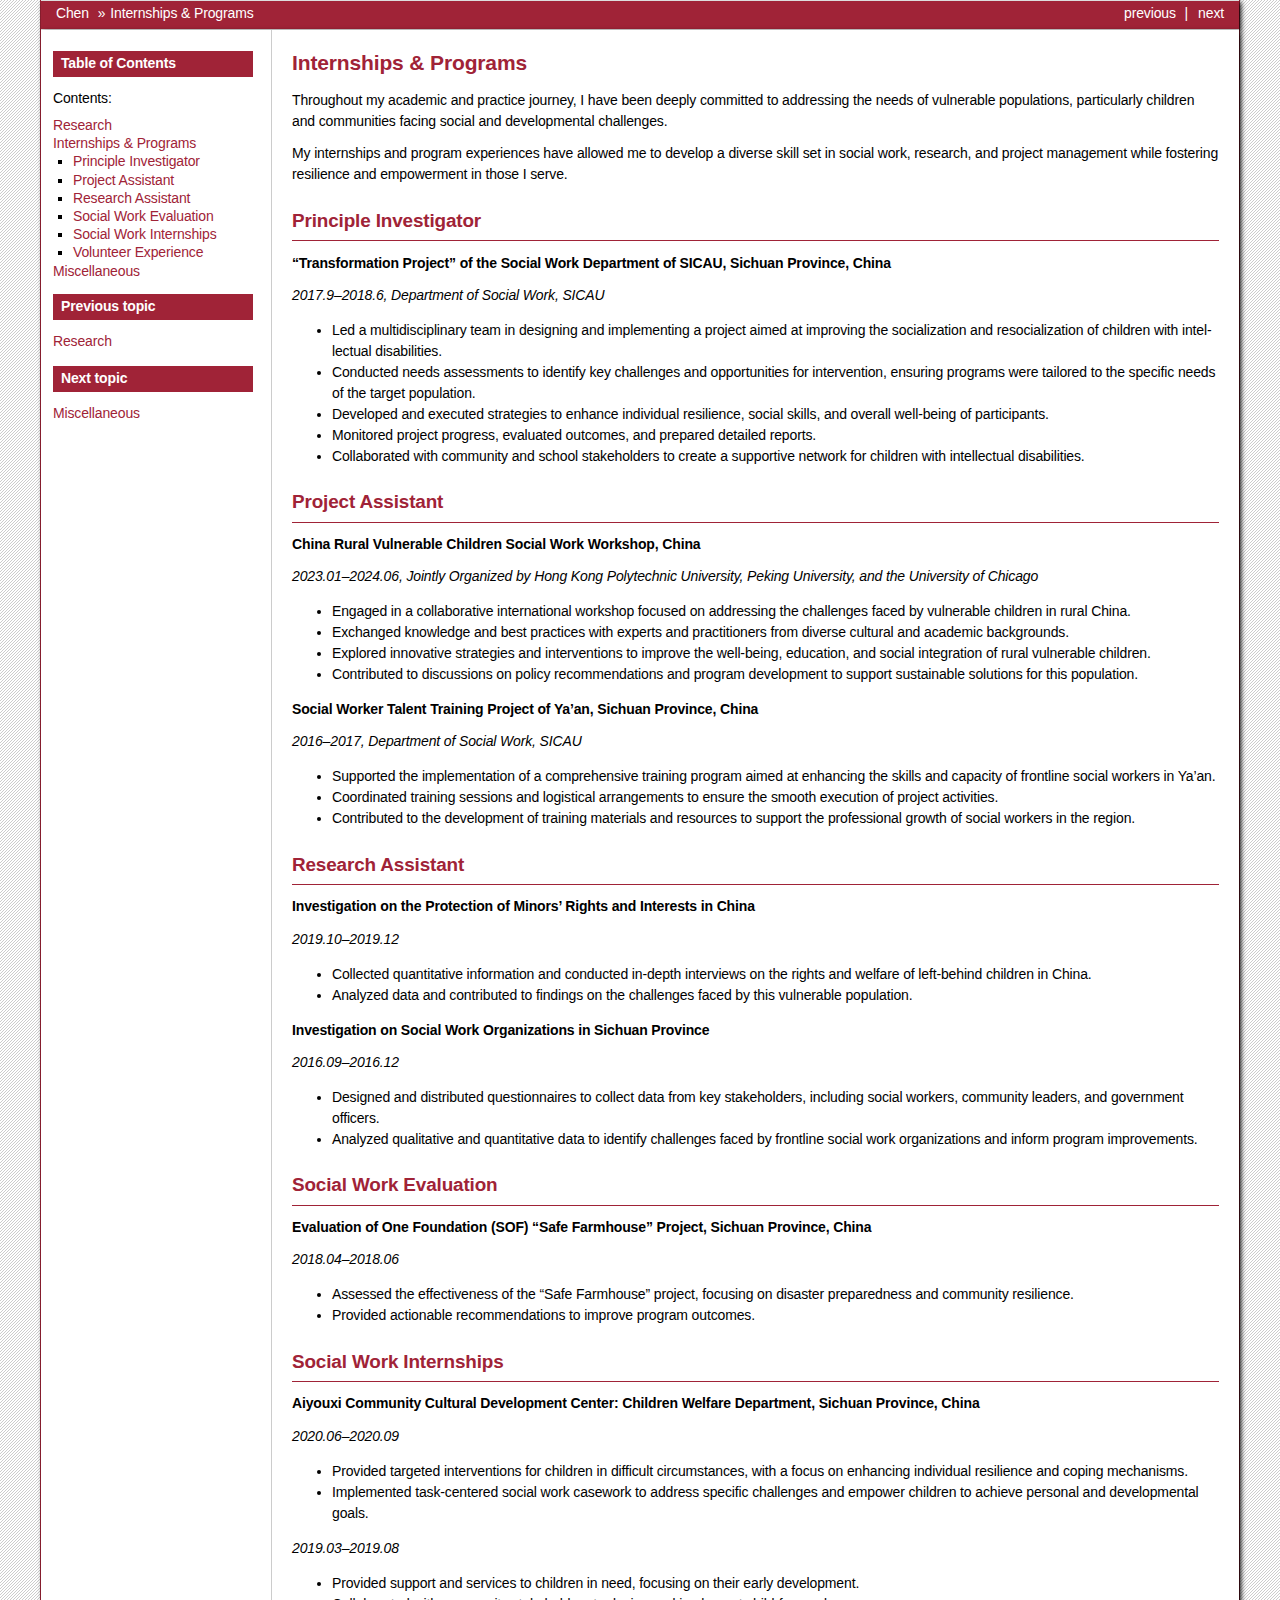
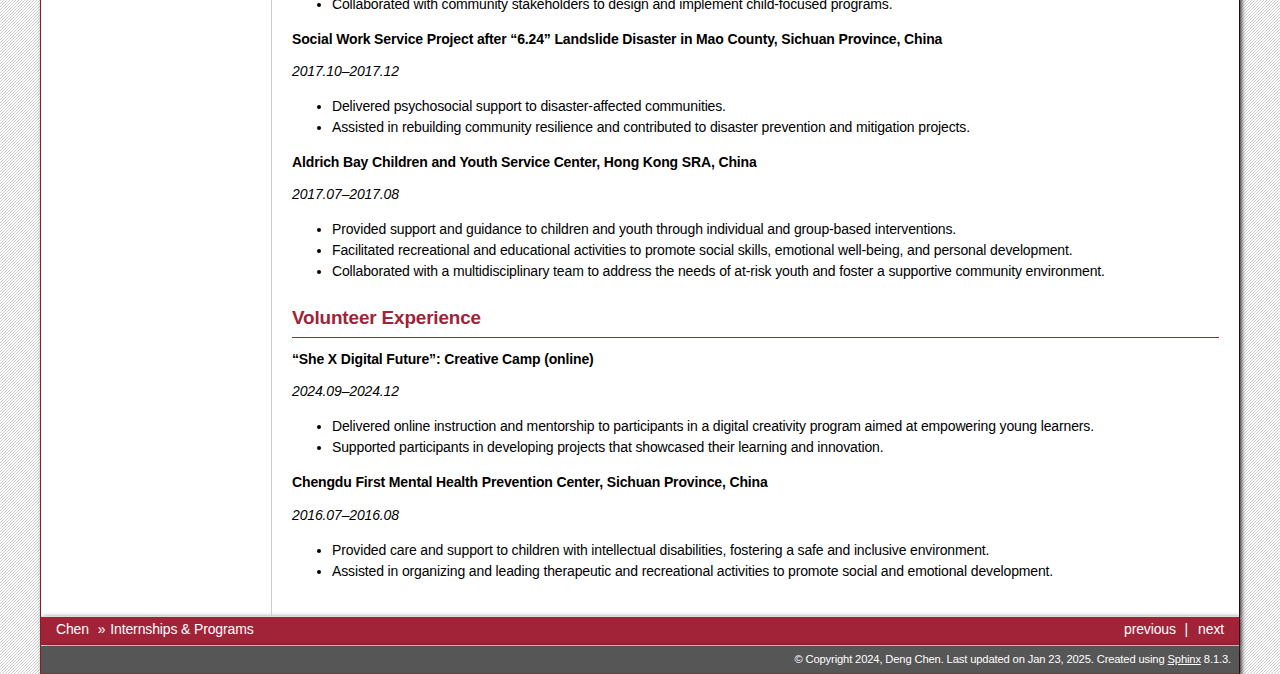
==== commit e0d18613: "Deploying to gh-pages from @ chen-deng-ss/chen-deng-ss.github.io@ed72fcdff7285ec86fcf74d1b58fc04e5ef" ====
--- a/intern.html
+++ b/intern.html
@@ -48,7 +48,7 @@
 <section id="principle-investigator">
 <h2>Principle Investigator<a class="headerlink" href="#principle-investigator" title="Link to this heading">¶</a></h2>
 <p><strong>“Transformation Project” of the Social Work Department of SICAU, Sichuan Province, China</strong></p>
-<p><em>2017.09–2018.06</em></p>
+<p><em>2017.9–2018.6, Department of Social Work, SICAU</em></p>
 <ul class="simple">
 <li><p>Led a multidisciplinary team in designing and implementing a project aimed at improving the socialization and resocialization of children with intellectual disabilities.</p></li>
 <li><p>Conducted needs assessments to identify key challenges and opportunities for intervention, ensuring programs were tailored to the specific needs of the target population.</p></li>
@@ -60,8 +60,7 @@
 <section id="project-assistant">
 <h2>Project Assistant<a class="headerlink" href="#project-assistant" title="Link to this heading">¶</a></h2>
 <p><strong>China Rural Vulnerable Children Social Work Workshop, China</strong></p>
-<p><em>2023.01–2024.06</em></p>
-<p><em>Jointly Organized by Hong Kong Polytechnic University, Peking University, and the University of Chicago</em></p>
+<p><em>2023.01–2024.06, Jointly Organized by Hong Kong Polytechnic University, Peking University, and the University of Chicago</em></p>
 <ul class="simple">
 <li><p>Engaged in a collaborative international workshop focused on addressing the challenges faced by vulnerable children in rural China.</p></li>
 <li><p>Exchanged knowledge and best practices with experts and practitioners from diverse cultural and academic backgrounds.</p></li>
@@ -69,15 +68,15 @@
 <li><p>Contributed to discussions on policy recommendations and program development to support sustainable solutions for this population.</p></li>
 </ul>
 <p><strong>Social Worker Talent Training Project of Ya’an, Sichuan Province, China</strong></p>
-<p><em>2016–2017</em></p>
+<p><em>2016–2017, Department of Social Work, SICAU</em></p>
 <ul class="simple">
 <li><p>Supported the implementation of a comprehensive training program aimed at enhancing the skills and capacity of frontline social workers in Ya’an.</p></li>
 <li><p>Coordinated training sessions and logistical arrangements to ensure the smooth execution of project activities.</p></li>
 <li><p>Contributed to the development of training materials and resources to support the professional growth of social workers in the region.</p></li>
 </ul>
 </section>
-<section id="research-surveys">
-<h2>Research Surveys<a class="headerlink" href="#research-surveys" title="Link to this heading">¶</a></h2>
+<section id="research-assistant">
+<h2>Research Assistant<a class="headerlink" href="#research-assistant" title="Link to this heading">¶</a></h2>
 <p><strong>Investigation on the Protection of Minors’ Rights and Interests in China</strong></p>
 <p><em>2019.10–2019.12</em></p>
 <ul class="simple">
@@ -159,7 +158,7 @@
 <li class="toctree-l1 current"><a class="current reference internal" href="#">Internships &amp; Programs</a><ul>
 <li class="toctree-l2"><a class="reference internal" href="#principle-investigator">Principle Investigator</a></li>
 <li class="toctree-l2"><a class="reference internal" href="#project-assistant">Project Assistant</a></li>
-<li class="toctree-l2"><a class="reference internal" href="#research-surveys">Research Surveys</a></li>
+<li class="toctree-l2"><a class="reference internal" href="#research-assistant">Research Assistant</a></li>
 <li class="toctree-l2"><a class="reference internal" href="#social-work-evaluation">Social Work Evaluation</a></li>
 <li class="toctree-l2"><a class="reference internal" href="#social-work-internships">Social Work Internships</a></li>
 <li class="toctree-l2"><a class="reference internal" href="#volunteer-experience">Volunteer Experience</a></li>
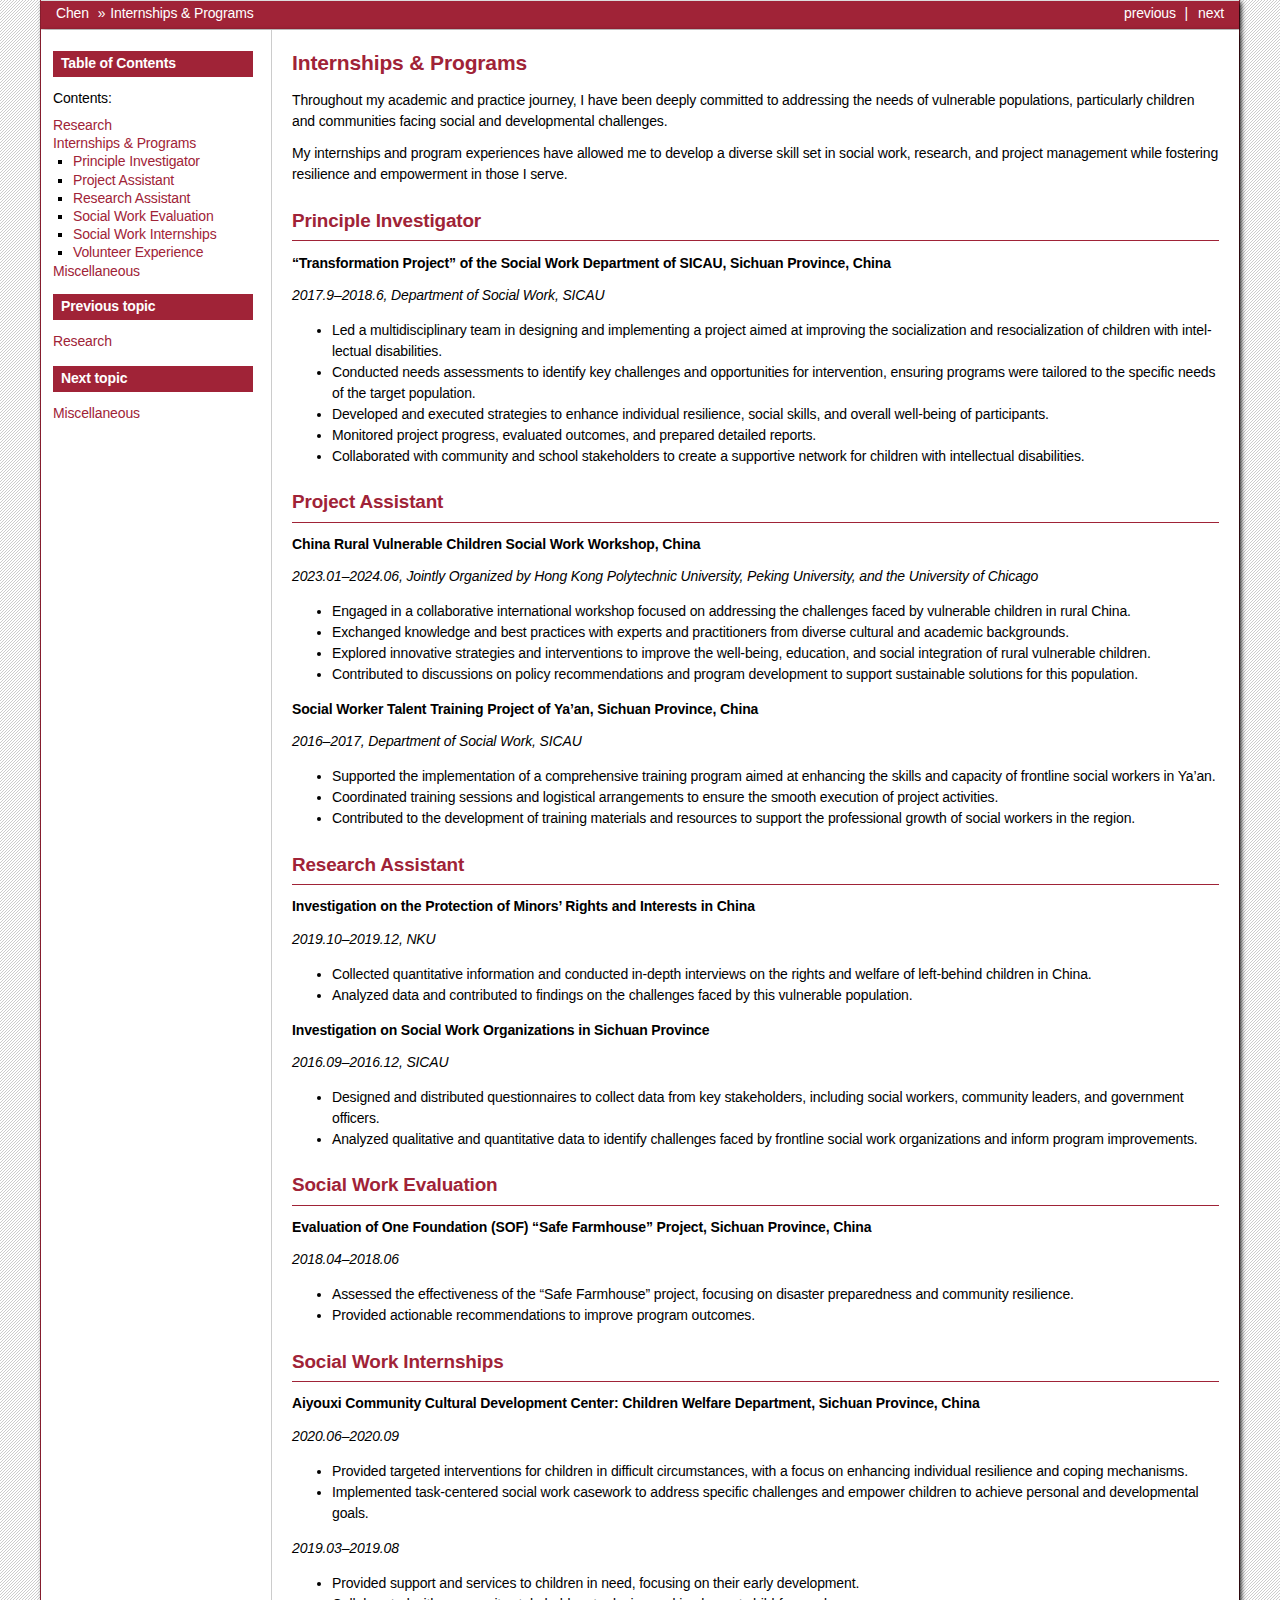
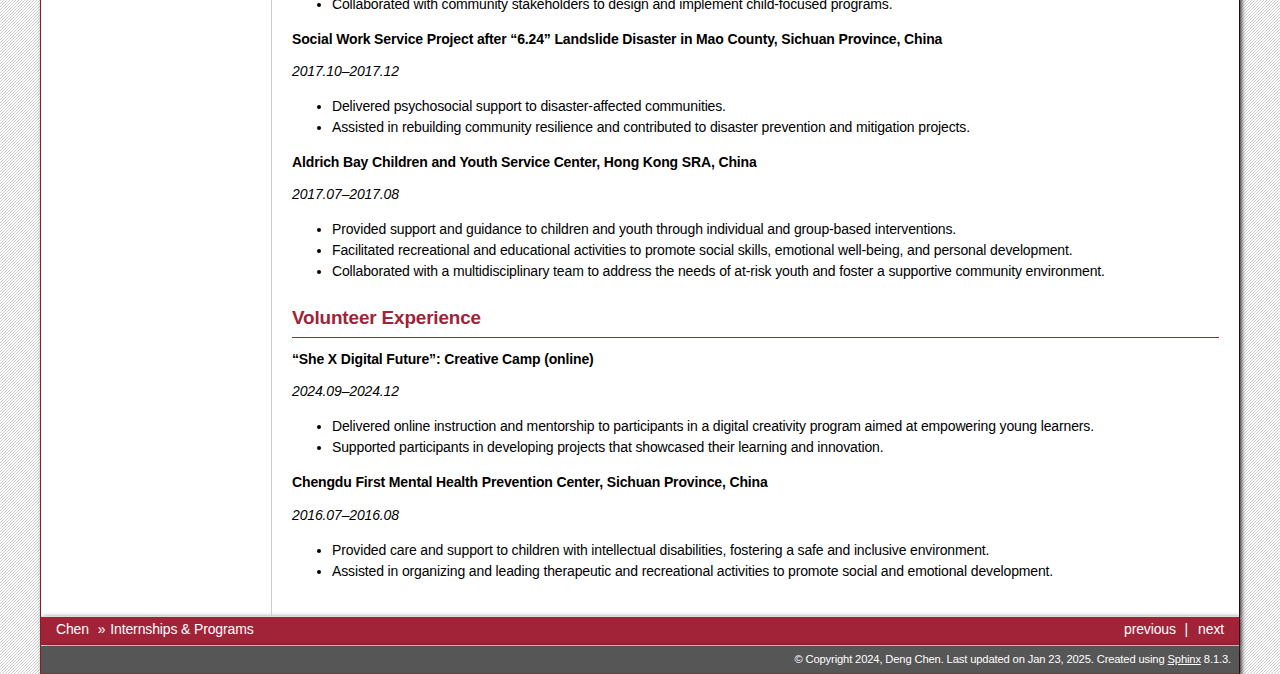
==== commit 6c39641f: "Deploying to gh-pages from @ chen-deng-ss/chen-deng-ss.github.io@4406c1501ff8020d9c25d18873ac61b6d35" ====
--- a/intern.html
+++ b/intern.html
@@ -78,13 +78,13 @@
 <section id="research-assistant">
 <h2>Research Assistant<a class="headerlink" href="#research-assistant" title="Link to this heading">¶</a></h2>
 <p><strong>Investigation on the Protection of Minors’ Rights and Interests in China</strong></p>
-<p><em>2019.10–2019.12</em></p>
+<p><em>2019.10–2019.12, NKU</em></p>
 <ul class="simple">
 <li><p>Collected quantitative information and conducted in-depth interviews on the rights and welfare of left-behind children in China.</p></li>
 <li><p>Analyzed data and contributed to findings on the challenges faced by this vulnerable population.</p></li>
 </ul>
 <p><strong>Investigation on Social Work Organizations in Sichuan Province</strong></p>
-<p><em>2016.09–2016.12</em></p>
+<p><em>2016.09–2016.12, SICAU</em></p>
 <ul class="simple">
 <li><p>Designed and distributed questionnaires to collect data from key stakeholders, including social workers, community leaders, and government officers.</p></li>
 <li><p>Analyzed qualitative and quantitative data to identify challenges faced by frontline social work organizations and inform program improvements.</p></li>
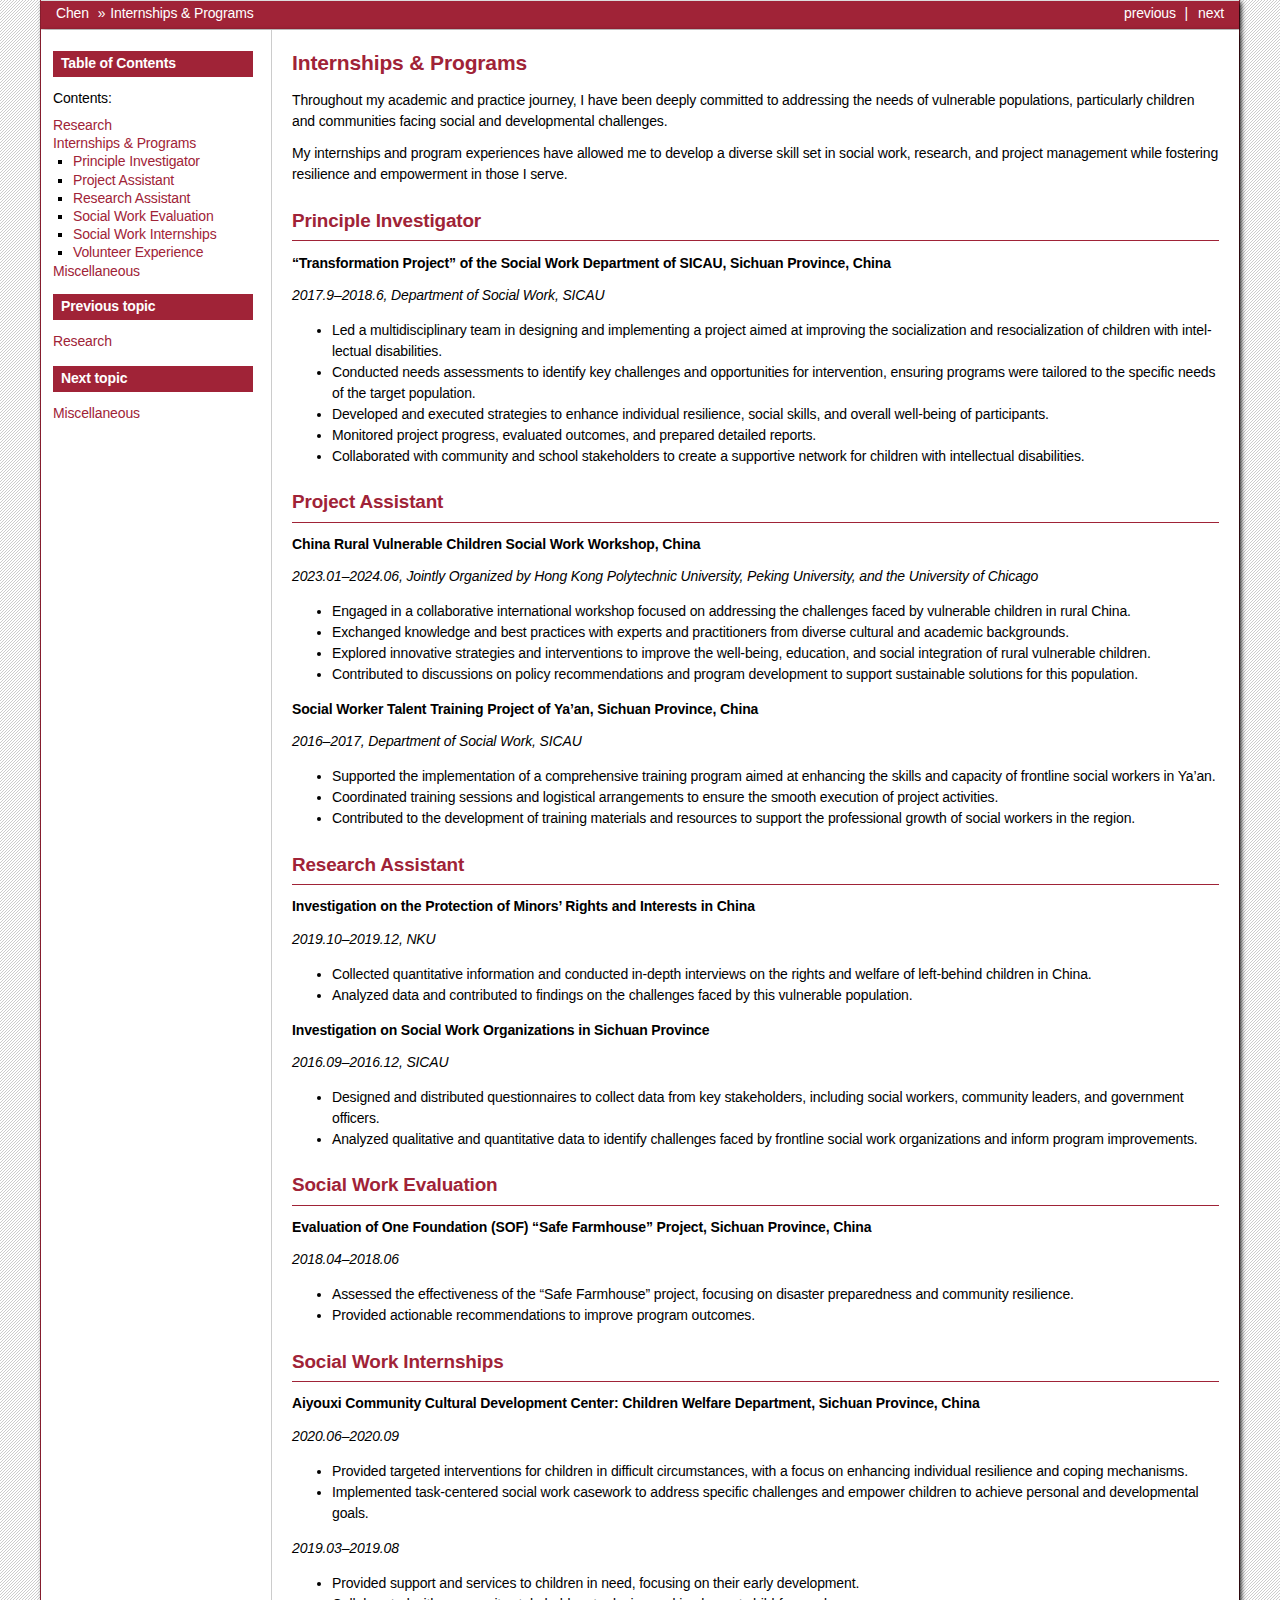
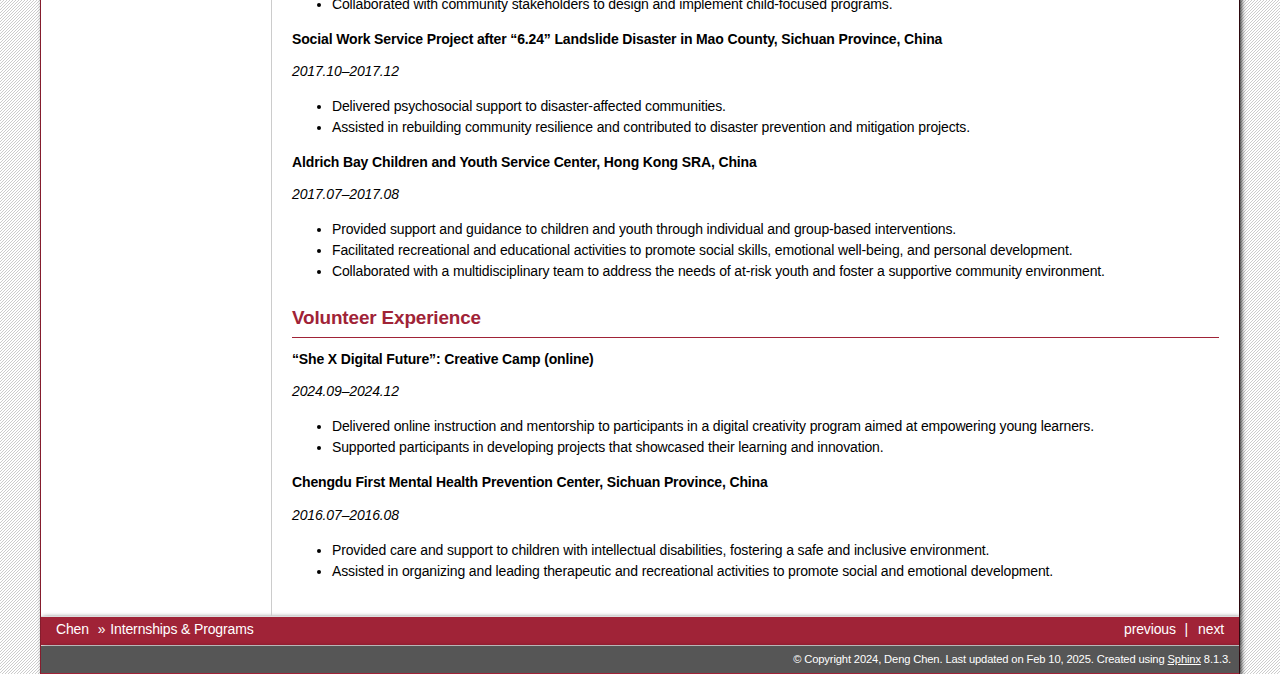
==== commit 2d6eed60: "Deploying to gh-pages from @ chen-deng-ss/chen-deng-ss.github.io@8e4abb0013af017c518e6c80f29049bf7d7" ====
--- a/intern.html
+++ b/intern.html
@@ -198,7 +198,7 @@
 
     <div class="footer" role="contentinfo">
     &#169; Copyright 2024, Deng Chen.
-      Last updated on Jan 23, 2025.
+      Last updated on Feb 10, 2025.
       Created using <a href="https://www.sphinx-doc.org/">Sphinx</a> 8.1.3.
     </div>
 
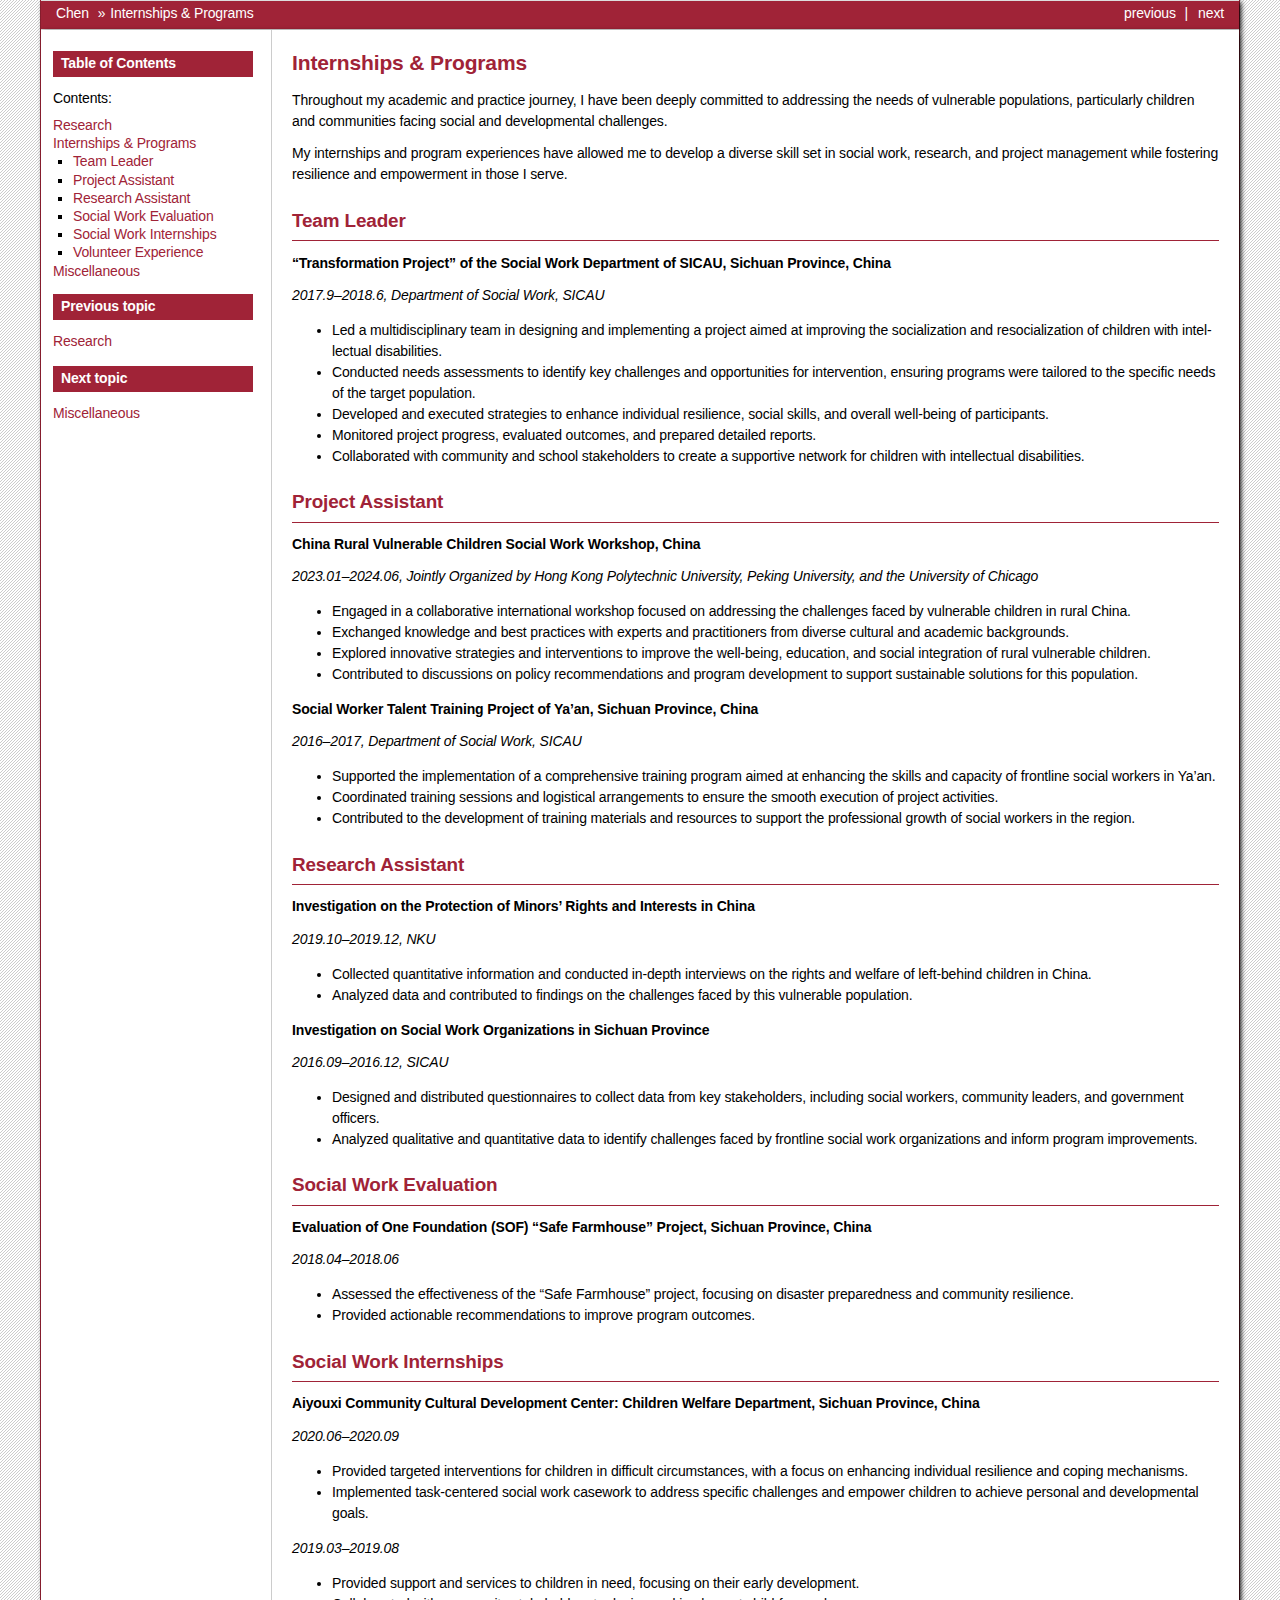
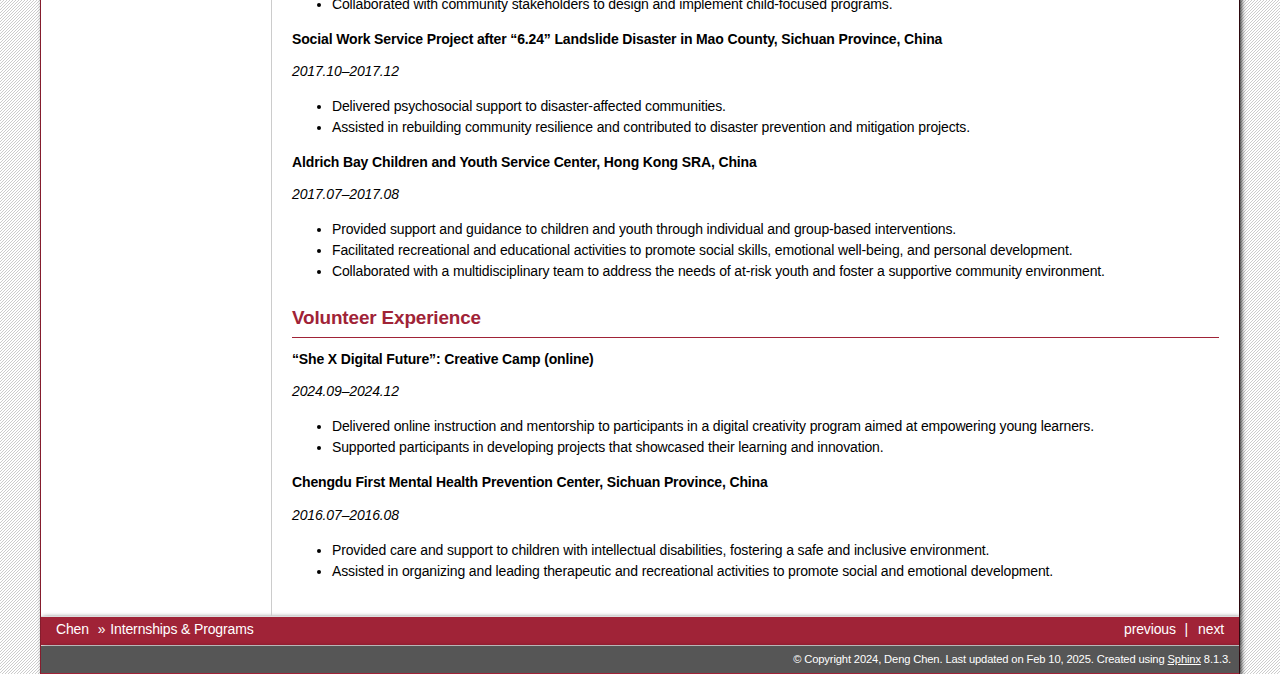
==== commit ba37bc33: "Deploying to gh-pages from @ chen-deng-ss/chen-deng-ss.github.io@d78c4b7f1076fc9e46483a32d1144361720" ====
--- a/intern.html
+++ b/intern.html
@@ -45,8 +45,8 @@
 <h1>Internships &amp; Programs<a class="headerlink" href="#internships-programs" title="Link to this heading">¶</a></h1>
 <p>Throughout my academic and practice journey, I have been deeply committed to addressing the needs of vulnerable populations, particularly children and communities facing social and developmental challenges.</p>
 <p>My internships and program experiences have allowed me to develop a diverse skill set in social work, research, and project management while fostering resilience and empowerment in those I serve.</p>
-<section id="principle-investigator">
-<h2>Principle Investigator<a class="headerlink" href="#principle-investigator" title="Link to this heading">¶</a></h2>
+<section id="team-leader">
+<h2>Team Leader<a class="headerlink" href="#team-leader" title="Link to this heading">¶</a></h2>
 <p><strong>“Transformation Project” of the Social Work Department of SICAU, Sichuan Province, China</strong></p>
 <p><em>2017.9–2018.6, Department of Social Work, SICAU</em></p>
 <ul class="simple">
@@ -156,7 +156,7 @@
 <ul class="current">
 <li class="toctree-l1"><a class="reference internal" href="Research.html">Research</a></li>
 <li class="toctree-l1 current"><a class="current reference internal" href="#">Internships &amp; Programs</a><ul>
-<li class="toctree-l2"><a class="reference internal" href="#principle-investigator">Principle Investigator</a></li>
+<li class="toctree-l2"><a class="reference internal" href="#team-leader">Team Leader</a></li>
 <li class="toctree-l2"><a class="reference internal" href="#project-assistant">Project Assistant</a></li>
 <li class="toctree-l2"><a class="reference internal" href="#research-assistant">Research Assistant</a></li>
 <li class="toctree-l2"><a class="reference internal" href="#social-work-evaluation">Social Work Evaluation</a></li>
